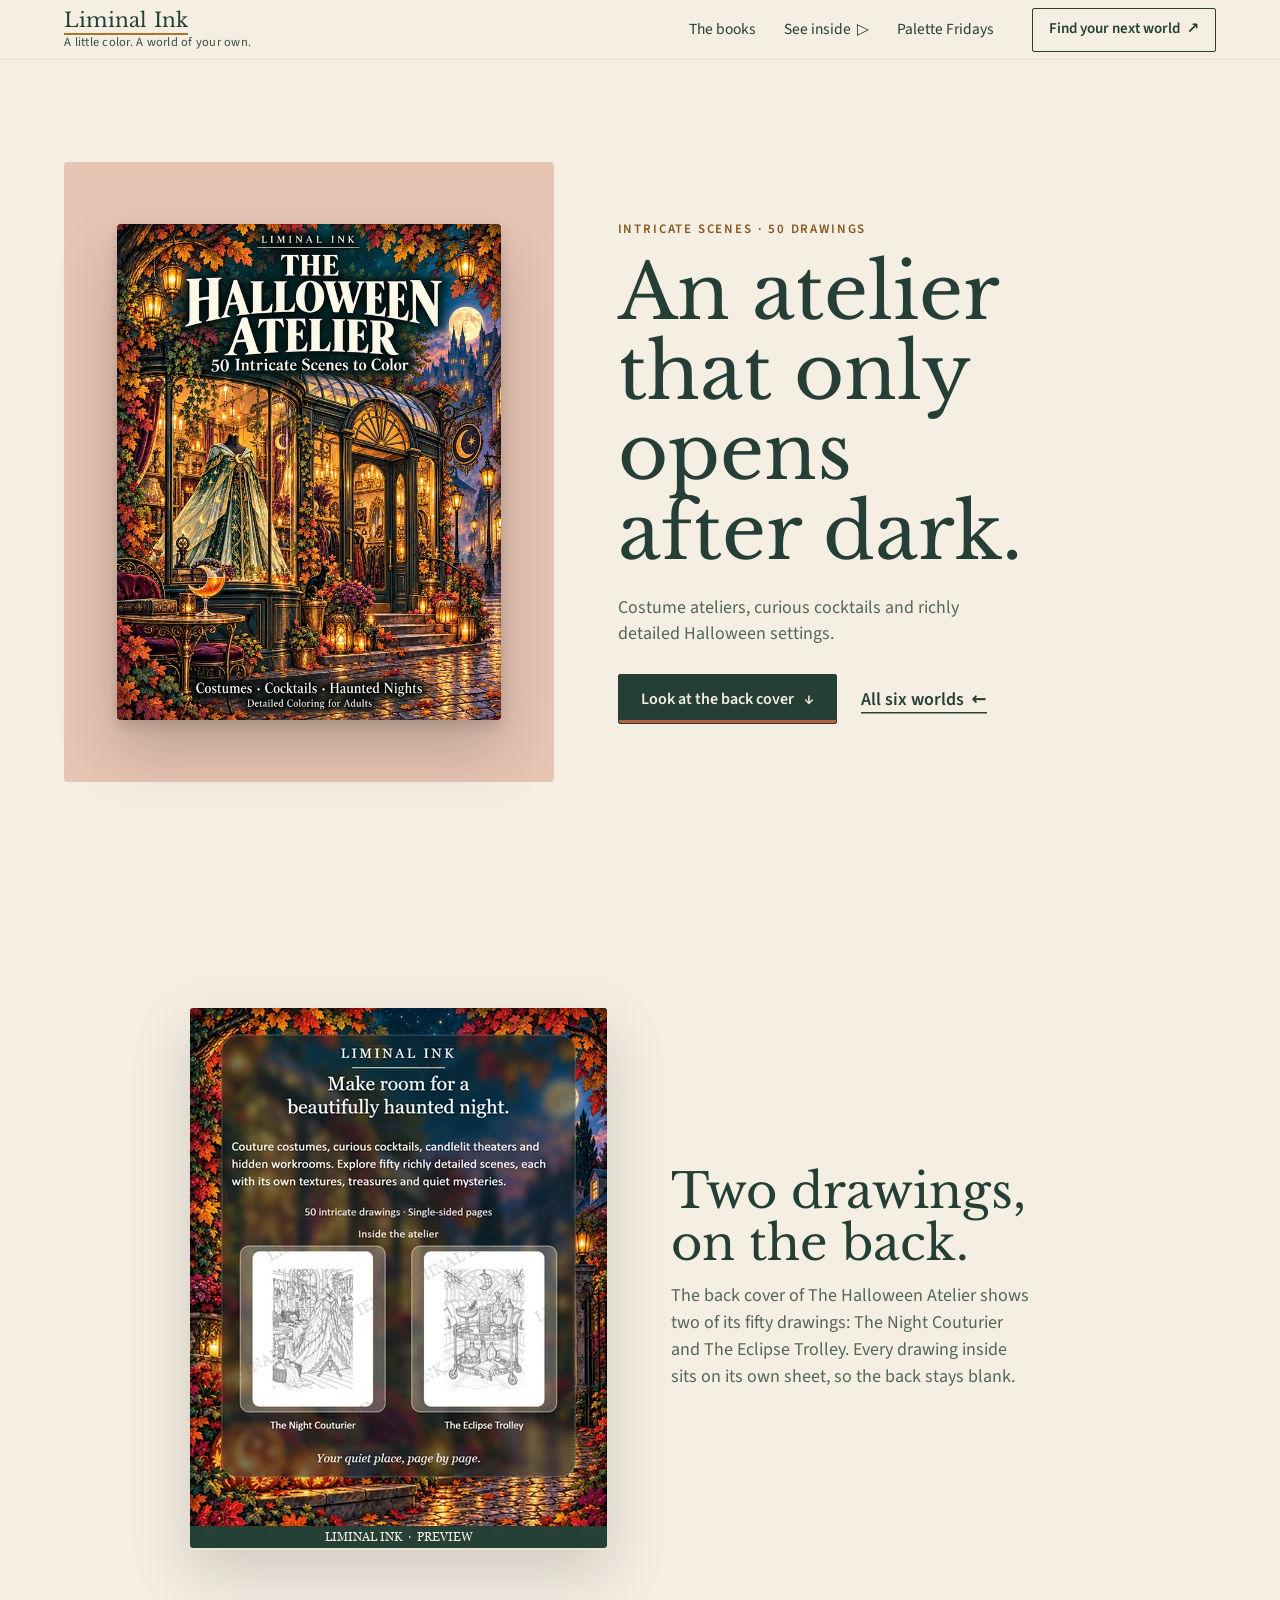
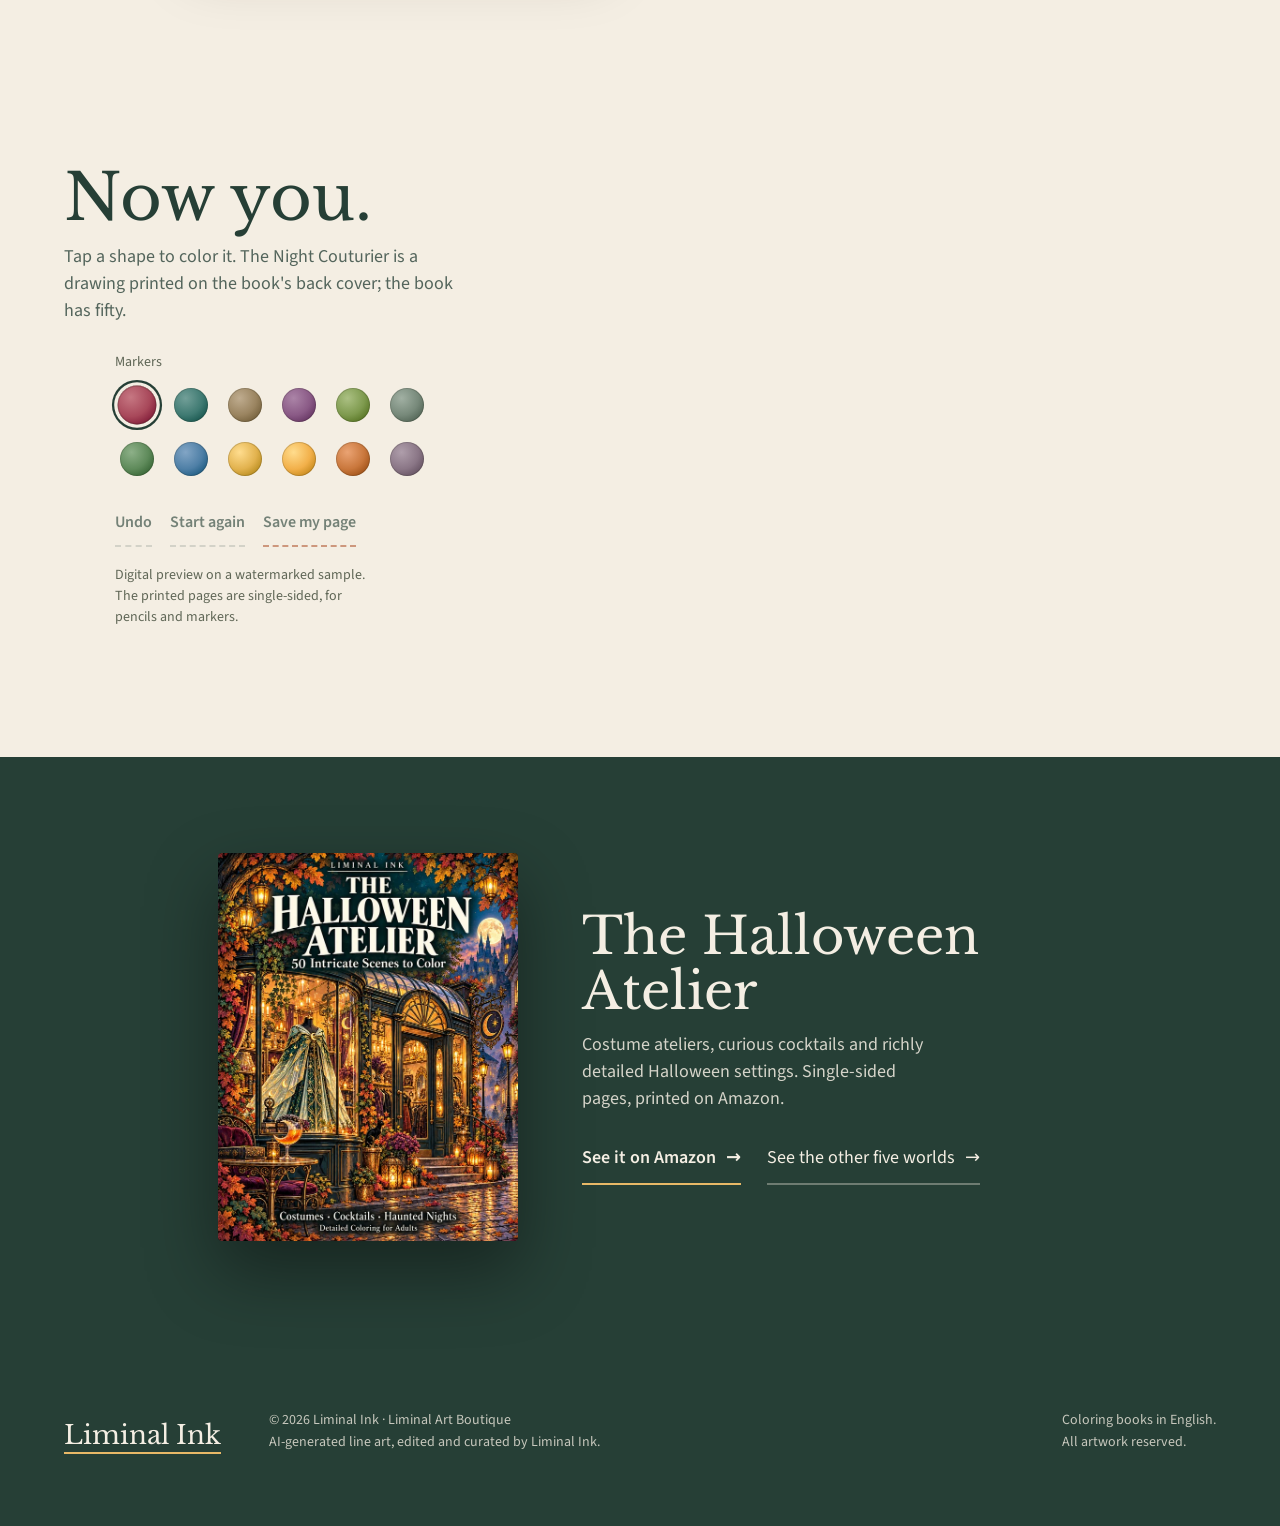
==== halloween/index.html @ 91fceaf3 "Publish Liminal Ink motion site (Motion 2026): collection, book worlds, page-turn, color before you " ====
<!DOCTYPE html><html lang="en" data-world="liminal" data-plate="paper"><head><meta charset="utf-8"><meta name="viewport" content="width=device-width, initial-scale=1, viewport-fit=cover"><title>The Halloween Atelier — Liminal Ink</title><meta name="description" content="Look at the back cover of The Halloween Atelier, then color one of its drawings before you buy. Coloring books by Liminal Ink."><link rel="canonical" href="https://liminalartboutique.com/halloween/"><meta name="theme-color" content="#263f36"><meta property="og:type" content="website"><meta property="og:site_name" content="Liminal Ink"><meta property="og:title" content="The Halloween Atelier — Liminal Ink"><meta property="og:description" content="Look at the back cover of The Halloween Atelier, then color one of its drawings before you buy. Coloring books by Liminal Ink."><meta property="og:url" content="https://liminalartboutique.com/halloween/"><meta property="og:image" content="https://liminalartboutique.com/media/covers/halloween.webp"><meta property="og:image:alt" content="The Halloween Atelier: 50 Intricate Scenes to Color, front cover, by Liminal Ink."><meta property="og:locale" content="en_US"><meta name="twitter:card" content="summary"><meta name="twitter:title" content="The Halloween Atelier — Liminal Ink"><meta name="twitter:description" content="Look at the back cover of The Halloween Atelier, then color one of its drawings before you buy. Coloring books by Liminal Ink."><meta name="twitter:image" content="https://liminalartboutique.com/media/covers/halloween.webp"><link rel="icon" href="/icon-32.png" sizes="32x32" type="image/png"><link rel="icon" href="/favicon.svg" type="image/svg+xml"><link rel="apple-touch-icon" href="/icon-apple-180.png"><link rel="preload" href="/fonts/baskerville-400.woff2" as="font" type="font/woff2" crossorigin><script>
      (function () { var d = document.documentElement, q = location.search; d.classList.add('js');
        if (/[?&]freeze(=|&|$)/.test(q)) d.classList.add('freeze'); if (/[?&]floor(=|&|$)/.test(q)) d.classList.add('floor'); })();
    </script><script type="application/ld+json">{"@context":"https://schema.org","@type":"Book","name":"The Halloween Atelier: 50 Intricate Scenes to Color","author":{"@type":"Organization","name":"Liminal Ink"},"inLanguage":"en","bookFormat":"https://schema.org/Paperback","url":"https://www.amazon.com/dp/B0HMSD95YQ","description":"Costume ateliers, curious cocktails and richly detailed Halloween settings."}</script><link rel="stylesheet" href="/assets/Base.P9Qijh1B.css"><link rel="stylesheet" href="/assets/Colour.BIU9yQOs.css"><link rel="stylesheet" href="/assets/World.DPasyiOX.css"></head><body><a class="skip" href="#main">Skip to content</a><header class="top" data-top><a class="mark" href="/" aria-label="Liminal Ink, home"><strong>Liminal Ink</strong><small>A little color. A world of your own.</small></a><button class="menu-btn" type="button" popovertarget="site-menu"><span>Menu</span><i aria-hidden="true"></i></button><div class="menu" id="site-menu" popover><nav aria-label="Main"><a href="/#books">The books</a><a href="/#watch">See inside <span aria-hidden="true">▷</span></a><a href="/friday.html">Palette Fridays</a></nav><a class="shop-link" href="/#books">Find your next world <span aria-hidden="true">↗</span></a></div></header><script type="module">var e=document.getElementById(`site-menu`);e?.addEventListener(`click`,t=>{t.target.closest(`a`)&&e.matches(`:popover-open`)&&e.hidePopover()});</script><main id="main" tabindex="-1"><section class="world-hero" aria-labelledby="hero-title" style="--tile:#e7c4b4" data-astro-cid-qyh74o5g><div class="world-cover" data-astro-cid-qyh74o5g><img src="/media/covers/halloween.webp" width="640" height="827" alt="The Halloween Atelier cover" fetchpriority="high" decoding="async" style="view-transition-name: cover-halloween" data-astro-cid-qyh74o5g></div><div class="world-copy" data-astro-cid-qyh74o5g><p class="eyebrow" data-astro-cid-qyh74o5g>Intricate scenes · 50 drawings</p><h1 id="hero-title" data-astro-cid-qyh74o5g><span class="ln" data-astro-cid-qyh74o5g><span data-astro-cid-qyh74o5g>An atelier that only</span></span><span class="ln" data-astro-cid-qyh74o5g><span data-astro-cid-qyh74o5g>opens after dark.</span></span></h1><p class="intro" data-astro-cid-qyh74o5g>Costume ateliers, curious cocktails and richly detailed Halloween settings.</p><div class="world-actions" data-astro-cid-qyh74o5g><a class="button solid" href="#back" data-astro-cid-qyh74o5g>Look at the back cover <span aria-hidden="true" data-astro-cid-qyh74o5g>↓</span></a><a class="textlink" href="/#books" data-astro-cid-qyh74o5g>All six worlds <span aria-hidden="true" data-astro-cid-qyh74o5g>←</span></a></div></div></section><section class="back" id="back" aria-labelledby="back-title" data-astro-cid-qyh74o5g><figure class="back-sheet" data-astro-cid-qyh74o5g><img src="/media/halloween/back-cover.webp" width="417" height="540" loading="lazy" decoding="async" alt="The back cover of The Halloween Atelier, with two of its drawings, The Night Couturier and The Eclipse Trolley, and a Liminal Ink preview watermark." data-astro-cid-qyh74o5g></figure><div class="back-copy" data-astro-cid-qyh74o5g><h2 id="back-title" data-astro-cid-qyh74o5g>Two drawings, on the back.</h2><p data-astro-cid-qyh74o5g>The back cover of The Halloween Atelier shows two of its fifty drawings: The Night Couturier and The Eclipse Trolley. Every drawing inside sits on its own sheet, so the back stays blank.</p></div></section><section class="colour" id="colour" data-scene="colour" aria-labelledby="colour-title" data-slug="halloween" data-page="007" data-save1="My Night" data-save2="Couturier." data-book="The Halloween Atelier" data-astro-cid-2ys2oopt><div class="copy" data-astro-cid-2ys2oopt><h2 id="colour-title" data-astro-cid-2ys2oopt>Now you.</h2><p data-astro-cid-2ys2oopt>Tap a shape to color it. The Night Couturier is a drawing printed on the book&#39;s back cover; the book has fifty.</p></div><div class="bench" data-astro-cid-2ys2oopt><div class="sheet" style="--ar:417 / 540" data-astro-cid-2ys2oopt><canvas width="417" height="540" aria-label="The Night Couturier. Use the arrow keys to move between shapes and Enter to color one." tabindex="0" role="img" data-astro-cid-2ys2oopt></canvas><img class="still" src="/media/halloween/art-007.webp" width="417" height="540" alt="The Night Couturier, line art with a Liminal Ink preview watermark." data-astro-cid-2ys2oopt><span class="focus-ring" aria-hidden="true" data-astro-cid-2ys2oopt></span></div><div class="tools" data-astro-cid-2ys2oopt><fieldset class="swatches" data-astro-cid-2ys2oopt><legend data-astro-cid-2ys2oopt>Markers</legend><label class="sw" data-key="m0" style="--l:#C67782;--m:#A8485A;--d:#680023" data-astro-cid-2ys2oopt><input type="radio" name="swatch" value="m0" checked data-astro-cid-2ys2oopt><span class="dot" aria-hidden="true" data-astro-cid-2ys2oopt></span><span class="sr" data-astro-cid-2ys2oopt>berry</span></label><label class="sw" data-key="m1" style="--l:#729F98;--m:#3F7A72;--d:#004039" data-astro-cid-2ys2oopt><input type="radio" name="swatch" value="m1" data-astro-cid-2ys2oopt><span class="dot" aria-hidden="true" data-astro-cid-2ys2oopt></span><span class="sr" data-astro-cid-2ys2oopt>teal</span></label><label class="sw" data-key="m2" style="--l:#BFAC8F;--m:#9A8460;--d:#5C4925" data-astro-cid-2ys2oopt><input type="radio" name="swatch" value="m2" data-astro-cid-2ys2oopt><span class="dot" aria-hidden="true" data-astro-cid-2ys2oopt></span><span class="sr" data-astro-cid-2ys2oopt>walnut</span></label><label class="sw" data-key="m3" style="--l:#AB84A7;--m:#8A5A86;--d:#4F1F4D" data-astro-cid-2ys2oopt><input type="radio" name="swatch" value="m3" data-astro-cid-2ys2oopt><span class="dot" aria-hidden="true" data-astro-cid-2ys2oopt></span><span class="sr" data-astro-cid-2ys2oopt>plum</span></label><label class="sw" data-key="m4" style="--l:#ABC083;--m:#7E9A4E;--d:#3F5D0A" data-astro-cid-2ys2oopt><input type="radio" name="swatch" value="m4" data-astro-cid-2ys2oopt><span class="dot" aria-hidden="true" data-astro-cid-2ys2oopt></span><span class="sr" data-astro-cid-2ys2oopt>olive</span></label><label class="sw" data-key="m5" style="--l:#A1B0A3;--m:#77897A;--d:#3C4E3F" data-astro-cid-2ys2oopt><input type="radio" name="swatch" value="m5" data-astro-cid-2ys2oopt><span class="dot" aria-hidden="true" data-astro-cid-2ys2oopt></span><span class="sr" data-astro-cid-2ys2oopt>smoke</span></label><label class="sw" data-key="m6" style="--l:#8DB088;--m:#5E8A5A;--d:#1F4F1F" data-astro-cid-2ys2oopt><input type="radio" name="swatch" value="m6" data-astro-cid-2ys2oopt><span class="dot" aria-hidden="true" data-astro-cid-2ys2oopt></span><span class="sr" data-astro-cid-2ys2oopt>moss</span></label><label class="sw" data-key="m7" style="--l:#82A5C5;--m:#4E7FA6;--d:#00456B" data-astro-cid-2ys2oopt><input type="radio" name="swatch" value="m7" data-astro-cid-2ys2oopt><span class="dot" aria-hidden="true" data-astro-cid-2ys2oopt></span><span class="sr" data-astro-cid-2ys2oopt>slate blue</span></label><label class="sw" data-key="m8" style="--l:#FFDD8F;--m:#E2B24E;--d:#9C7300" data-astro-cid-2ys2oopt><input type="radio" name="swatch" value="m8" data-astro-cid-2ys2oopt><span class="dot" aria-hidden="true" data-astro-cid-2ys2oopt></span><span class="sr" data-astro-cid-2ys2oopt>gold</span></label><label class="sw" data-key="m9" style="--l:#FFDC8D;--m:#F2B04A;--d:#AB7100" data-astro-cid-2ys2oopt><input type="radio" name="swatch" value="m9" data-astro-cid-2ys2oopt><span class="dot" aria-hidden="true" data-astro-cid-2ys2oopt></span><span class="sr" data-astro-cid-2ys2oopt>honey</span></label><label class="sw" data-key="m10" style="--l:#EAA373;--m:#C9773C;--d:#853A00" data-astro-cid-2ys2oopt><input type="radio" name="swatch" value="m10" data-astro-cid-2ys2oopt><span class="dot" aria-hidden="true" data-astro-cid-2ys2oopt></span><span class="sr" data-astro-cid-2ys2oopt>caramel</span></label><label class="sw" data-key="m11" style="--l:#AF9EAB;--m:#8A7686;--d:#4F3C4C" data-astro-cid-2ys2oopt><input type="radio" name="swatch" value="m11" data-astro-cid-2ys2oopt><span class="dot" aria-hidden="true" data-astro-cid-2ys2oopt></span><span class="sr" data-astro-cid-2ys2oopt>slate</span></label></fieldset><div class="row" data-astro-cid-2ys2oopt><button type="button" data-act="undo" disabled data-astro-cid-2ys2oopt>Undo</button><button type="button" data-act="reset" disabled data-astro-cid-2ys2oopt>Start again</button><button type="button" data-act="save" disabled data-astro-cid-2ys2oopt>Save my page</button></div><p class="note" data-astro-cid-2ys2oopt>Digital preview on a watermarked sample. The printed pages are single-sided, for pencils and markers.</p><p class="live" aria-live="polite" data-astro-cid-2ys2oopt></p></div></div></section><script type="module" src="/assets/Colour.astro_astro_type_script_index_0_lang.CIEZgHPx.js"></script><section class="book" id="book" data-ground="dark" aria-labelledby="book-title" data-astro-cid-qyh74o5g><img src="/media/covers/halloween.webp" width="640" height="827" alt="The Halloween Atelier: 50 Intricate Scenes to Color, by Liminal Ink." loading="lazy" data-astro-cid-qyh74o5g><div data-astro-cid-qyh74o5g><h2 id="book-title" data-astro-cid-qyh74o5g>The Halloween Atelier</h2><p data-astro-cid-qyh74o5g>Costume ateliers, curious cocktails and richly detailed Halloween settings. Single-sided pages, printed on Amazon.</p><a class="action" href="https://www.amazon.com/dp/B0HMSD95YQ" rel="noopener" data-astro-cid-qyh74o5g>See it on Amazon <span aria-hidden="true" data-astro-cid-qyh74o5g>→</span></a><a class="action quiet" href="/#books" data-astro-cid-qyh74o5g>See the other five worlds <span aria-hidden="true" data-astro-cid-qyh74o5g>→</span></a></div></section></main><footer class="foot" data-ground="dark"><div class="foot-in"><span class="foot-brand">Liminal Ink</span><span>© 2026 Liminal Ink · Liminal Art Boutique<br>AI-generated line art, edited and curated by Liminal Ink.</span><span>Coloring books in English.<br>All artwork reserved.</span></div></footer><script type="module">var e=document.documentElement,t=document.querySelector(`[data-top]`),n=new Set,r;function i(){let t=[...n].sort((e,t)=>e.compareDocumentPosition(t)&Node.DOCUMENT_POSITION_FOLLOWING?-1:1),r=t[t.length-1];r?(e.dataset.plate=`dark`,e.style.setProperty(`--ground`,r.dataset.groundColor||getComputedStyle(r).backgroundColor)):e.dataset.plate=`paper`}function a(){r?.disconnect(),n.clear();let e=Math.round(t?.getBoundingClientRect().height||60);r=new IntersectionObserver(e=>{for(let t of e)t.isIntersecting?n.add(t.target):n.delete(t.target);i()},{rootMargin:`-${e}px 0px -${Math.max(0,innerHeight-e-2)}px 0px`,threshold:0}),document.querySelectorAll(`body [data-ground="dark"]`).forEach(e=>r.observe(e))}var o;a(),addEventListener(`resize`,()=>{clearTimeout(o),o=window.setTimeout(a,150)},{passive:!0}),addEventListener(`ground:refresh`,i);</script></body></html>
---- assets/Base.P9Qijh1B.css ----
@font-face{font-family:Libre Baskerville;src:url(/fonts/baskerville-400.woff2)format("woff2");font-weight:400;font-style:normal;font-display:swap}@font-face{font-family:Libre Baskerville;src:url(/fonts/baskerville-400i.woff2)format("woff2");font-weight:400;font-style:italic;font-display:swap}@font-face{font-family:"Source Sans 3";src:url(/fonts/sourcesans-400.woff2)format("woff2");font-weight:400;font-style:normal;font-display:swap}@font-face{font-family:"Source Sans 3";src:url(/fonts/sourcesans-600.woff2)format("woff2");font-weight:600;font-style:normal;font-display:swap}:root{--t-quick:.16s;--t-base:.24s;--t-settle:.42s;--t-scene:.72s;--ease-enter:cubic-bezier(.16, 1, .3, 1);--ease-exit:cubic-bezier(.55, 0, .75, .2);--ease-move:cubic-bezier(.65, 0, .35, 1);--ease-settle:linear(0, .38 11%, .74 23%, .95 36%, 1.025 50%, 1.01 64%, 1);--ease-breath:cubic-bezier(.37, 0, .63, 1);--paper:#f4eee3;--sheet:#f7f3eb;--ink:#263f36;--ink-soft:#263f36c7;--lamp:#a8742f;--terracotta:#b5623f;--muted:#5f6656;--display:"Libre Baskerville", Baskerville, Georgia, serif;--text:"Source Sans 3", system-ui, -apple-system, "Segoe UI", sans-serif;--gutter:clamp(20px, 5vw, 72px)}@media (prefers-reduced-motion:reduce){:root{--t-quick:1ms;--t-base:1ms;--t-settle:1ms;--t-scene:.2s}}.top{z-index:30;height:calc(var(--head) + env(safe-area-inset-top));padding:env(safe-area-inset-top) var(--gutter) 0;color:var(--ink);backdrop-filter:blur(8px);transition:background-color var(--t-settle) var(--ease-move), color var(--t-settle) var(--ease-move), border-color var(--t-settle) var(--ease-move);background:#f4eee3f5;border-bottom:1px solid #263f3614;align-items:center;gap:clamp(16px,3vw,40px);display:flex;position:fixed;inset:0 0 auto}html[data-plate=dark] .top{background:color-mix(in srgb, var(--ground,#263f36) 94%, transparent);color:var(--paper);border-bottom-color:#f4eee31a}.top a{text-decoration:none}.mark{gap:1px;margin-right:auto;padding:6px 0;line-height:1.1;display:grid}.mark strong{font-family:var(--display);letter-spacing:.01em;border-bottom:2px solid var(--lamp);transition:border-color var(--t-settle) var(--ease-move);justify-self:start;padding-bottom:2px;font-size:20px;font-weight:400}.mark small{letter-spacing:.02em;opacity:.9;font-size:12.5px}html[data-plate=dark] .mark strong{border-bottom-color:var(--lamp-light)}.menu nav{gap:clamp(16px,2.2vw,30px);font-size:15.5px;display:flex}.menu nav a,.shop-link{align-items:center;gap:6px;min-height:44px;display:inline-flex;position:relative}.menu nav a:after{content:"";transform-origin:0;height:1px;transition:transform var(--t-base) var(--ease-enter);background:currentColor;position:absolute;bottom:9px;left:0;right:0;transform:scaleX(0)}.menu nav a:hover:after,.menu nav a:focus-visible:after{transform:scaleX(1)}.shop-link{transition:background-color var(--t-quick) var(--ease-move), color var(--t-quick) var(--ease-move), transform var(--t-quick) var(--ease-move);border:1px solid;border-radius:2px;padding:0 16px;font-size:15px;font-weight:600}.shop-link:hover{background:var(--ink);color:var(--paper);border-color:var(--ink)}html[data-plate=dark] .shop-link:hover{background:var(--paper);color:var(--ink);border-color:var(--paper)}.shop-link:active,.menu nav a:active{transform:scale(.97)}.menu-btn{font:600 15px var(--text);color:inherit;cursor:pointer;background:0 0;border:0;align-items:center;gap:10px;min-width:44px;min-height:44px;padding:0 2px;display:none}.menu-btn i{width:18px;height:10px;transition:transform var(--t-base) var(--ease-move);border-top:1.5px solid;border-bottom:1.5px solid;position:relative}.menu-btn:active i{transform:scale(.9)}@media (width>=900px){.menu[popover]{color:inherit;background:0 0;border:0;align-items:center;gap:clamp(18px,3vw,40px);width:auto;height:auto;margin:0;padding:0;display:flex;position:static;inset:auto;overflow:visible}}@media (width<=899.98px){.menu-btn{display:inline-flex}.mark small{font-size:12px}.menu[popover]{inset:calc(var(--head) + env(safe-area-inset-top)) 0 auto 0;width:100%;max-width:none;padding:18px var(--gutter) 30px;background:var(--paper);color:var(--ink);border:0;border-bottom:1px solid #263f361f;margin:0;position:fixed;box-shadow:0 30px 60px #26241a29}.menu[popover]:popover-open{gap:18px;display:grid}.menu nav{font-family:var(--display);flex-direction:column;gap:0;font-size:26px}.menu nav a{border-bottom:1px solid #263f361a;min-height:56px}.menu nav a:after{display:none}.shop-link{justify-self:start;min-height:48px}@media (prefers-reduced-motion:no-preference){.menu[popover]:popover-open nav a{animation:menu-in var(--t-settle) var(--ease-enter) both}.menu[popover]:popover-open nav a:nth-child(2){animation-delay:60ms}.menu[popover]:popover-open nav a:nth-child(3){animation-delay:.12s}.menu[popover]:popover-open .shop-link{animation:menu-in var(--t-settle) var(--ease-enter) .18s both}@keyframes menu-in{0%{opacity:0;transform:translateY(10px)}to{opacity:1;transform:none}}}}@supports not selector(:popover-open){@media (width<=899.98px){.menu-btn{display:none}.menu{box-shadow:none;background:0 0;border:0;padding:0;display:flex;position:static}.menu nav{font:14px var(--text);flex-direction:row;gap:12px}.menu nav a{border:0;min-height:44px}.shop-link,.mark small{display:none}}}.foot{background:var(--ink);color:var(--paper);padding:clamp(40px, 7vw, 72px) var(--gutter) calc(clamp(40px, 7vw, 72px) + env(safe-area-inset-bottom))}.foot-in{max-width:var(--max);grid-template-columns:auto minmax(0,1fr) auto;align-items:end;gap:18px 48px;margin:0 auto;font-size:14px;line-height:1.6;display:grid}.foot-in span:not(.foot-brand){opacity:.78}.foot-brand{font-family:var(--display);border-bottom:2px solid var(--lamp-light);justify-self:start;padding-bottom:4px;font-size:26px;line-height:1}@media (width<=720px){.foot-in{grid-template-columns:minmax(0,1fr);align-items:start}}:root{--head:60px;--max:1280px;--lamp-light:#e8b867;--lamp-text:#86591f;--lamp-on-dark:#f3d39a;--sheet:#f7f3eb;--line:#263f3624}*,:before,:after{box-sizing:border-box}html{background:var(--paper);-webkit-text-size-adjust:100%;text-size-adjust:100%;scroll-padding-top:calc(var(--head) + 12px)}html,body{overflow-x:clip}body{background:var(--paper);color:var(--ink);font-family:var(--text);-webkit-font-smoothing:antialiased;text-rendering:optimizelegibility;margin:0;font-size:18px;line-height:1.5}main{outline:none;display:block}img,video{max-width:100%}a{color:inherit}button{font:inherit;color:inherit}h1,h2,h3{font-family:var(--display);text-wrap:balance;font-weight:400}em{font-style:italic}:focus-visible{outline-offset:3px;outline:2px solid}@media (prefers-reduced-motion:no-preference){html{scroll-behavior:smooth}}.skip{z-index:60;left:var(--gutter);background:var(--ink);color:var(--paper);transition:transform var(--t-base) var(--ease-enter);padding:12px 18px;font-weight:600;text-decoration:none;position:fixed;top:10px;transform:translateY(-160%)}.skip:focus,.skip:focus-visible{transform:none}.sr-only{clip-path:inset(50%);white-space:nowrap;border:0;width:1px;height:1px;margin:-1px;padding:0;overflow:hidden;position:absolute!important}.wrap{width:100%;max-width:calc(var(--max) + 2 * var(--gutter));padding-inline:var(--gutter);margin-inline:auto}.eyebrow{letter-spacing:.14em;text-transform:uppercase;color:var(--lamp-text);margin:0 0 14px;font-size:13px;font-weight:600}:is([data-ground=dark],.on-dark) .eyebrow{color:var(--lamp-on-dark)}.small{color:var(--muted);font-size:14px;line-height:1.55}:is([data-ground=dark],.on-dark) .small{color:#f4eee3db}.section{padding-block:clamp(72px,11vw,140px)}.section-head{grid-template-columns:minmax(0,1.1fr) minmax(0,.9fr);align-items:end;gap:20px clamp(24px,6vw,96px);margin-bottom:clamp(32px,5vw,56px);display:grid}.section-head h2{margin:0;font-size:clamp(36px,5vw,64px);line-height:1.05}.section-head>p{max-width:44ch;color:var(--ink-soft);margin:0}:is([data-ground=dark],.on-dark) .section-head>p{color:#f4eee3db}@media (width<=760px){.section-head{grid-template-columns:minmax(0,1fr)}}h2 em,h1 em{color:#8a5248}:is([data-ground=dark],.on-dark) h2 em{color:var(--lamp-light)}.button{min-height:50px;font:600 16px/1.2 var(--text);color:var(--ink);cursor:pointer;transition:background-color var(--t-quick) var(--ease-move), color var(--t-quick) var(--ease-move), border-color var(--t-quick) var(--ease-move), transform var(--t-quick) var(--ease-move), box-shadow var(--t-base) var(--ease-move);background:0 0;border:1.5px solid;border-radius:2px;justify-content:center;align-items:center;gap:10px;padding:0 22px;text-decoration:none;display:inline-flex}.button.solid{background:var(--ink);color:var(--paper);border-color:var(--ink);box-shadow:inset 0 -3px 0 var(--terracotta)}.button:hover{box-shadow:0 10px 24px #26241a29}.button.solid:hover{box-shadow:inset 0 -3px 0 var(--lamp-light), 0 10px 24px #26241a2e}.button:active{transform:scale(.97)}:is([data-ground=dark],.on-dark) .button{color:var(--paper)}:is([data-ground=dark],.on-dark) .button.solid{background:var(--paper);color:var(--ink);border-color:var(--paper);box-shadow:inset 0 -3px 0 var(--lamp-light)}.textlink{min-height:44px;transition:background-size var(--t-base) var(--ease-enter);background:linear-gradient(currentColor,currentColor) 0 calc(100% - 8px)/100% 1.5px no-repeat;align-items:center;gap:8px;font-weight:600;text-decoration:none;display:inline-flex}.textlink:hover{background-size:40% 1.5px}.textlink:active{transform:scale(.98)}html:not(.js) [data-needs-js]{display:none!important}html.freeze *,html.freeze :before,html.freeze :after{animation-play-state:paused!important}@media (prefers-reduced-motion:no-preference){@view-transition{navigation:auto}::view-transition-old(root),::view-transition-new(root){animation-duration:.24s}::view-transition-group(*){animation-duration:.52s;animation-timing-function:cubic-bezier(.16,1,.3,1)}}.top{view-transition-name:top}
---- assets/Colour.BIU9yQOs.css ----
.pages[data-astro-cid-u67zgwz6]{background:var(--paper);color:var(--ink);position:relative}.stage[data-astro-cid-u67zgwz6]{height:calc(100svh - var(--head,60px));place-items:center;display:grid;position:relative;overflow:hidden}canvas[data-astro-cid-u67zgwz6]{width:var(--cw,100%);height:var(--ch,100%);opacity:0;display:block;position:relative}.poster[data-astro-cid-u67zgwz6]{width:auto;height:min(540px,70svh);position:relative;box-shadow:0 18px 50px #26241a2e}.lamp[data-astro-cid-u67zgwz6]{pointer-events:none;background:radial-gradient(46% 40% at 58% 36%,#ffd6a038 0%,#ffd6a000 70%);display:none;position:absolute;inset:-10%}.copy[data-astro-cid-u67zgwz6]{padding:0 var(--gutter) 64px;max-width:46ch}.copy[data-astro-cid-u67zgwz6] h2[data-astro-cid-u67zgwz6]{font-family:var(--display);margin:0 0 10px;font-size:clamp(30px,4vw,48px);font-weight:400}.copy[data-astro-cid-u67zgwz6] p[data-astro-cid-u67zgwz6]{color:var(--ink-soft);font-family:var(--text);margin:0;font-size:18px;line-height:1.5}.pages[data-astro-cid-u67zgwz6][data-mode=stage]{height:var(--track,620svh)}.pages[data-astro-cid-u67zgwz6][data-mode=stage] .stage[data-astro-cid-u67zgwz6]{top:var(--head,60px);position:sticky}.pages[data-astro-cid-u67zgwz6][data-mode=stage] .poster[data-astro-cid-u67zgwz6]{display:none}.pages[data-astro-cid-u67zgwz6][data-mode=stage] .lamp[data-astro-cid-u67zgwz6]{display:block}.pages[data-astro-cid-u67zgwz6][data-mode=stage] .copy[data-astro-cid-u67zgwz6]{clip-path:inset(50%);width:1px;height:1px;position:absolute;overflow:hidden}@media (prefers-reduced-motion:no-preference){.pages[data-astro-cid-u67zgwz6][data-mode=stage] .lamp[data-astro-cid-u67zgwz6]{animation:lamp 5.2s var(--ease-breath) infinite alternate}@keyframes lamp{0%{opacity:.35;transform:translate(-1.5%)scale(.98)}to{opacity:1;transform:translate(1.5%,.8%)scale(1.02)}}}.colour[data-astro-cid-2ys2oopt]{background:var(--paper);color:var(--ink);padding:clamp(64px, 12svh, 140px) var(--gutter) clamp(64px, 10svh, 120px)}.copy[data-astro-cid-2ys2oopt]{max-width:46ch;margin-bottom:28px}.copy[data-astro-cid-2ys2oopt] h2[data-astro-cid-2ys2oopt]{font-family:var(--display);margin:0 0 12px;font-size:clamp(36px,5vw,64px);font-weight:400;line-height:1.05}.copy[data-astro-cid-2ys2oopt] p[data-astro-cid-2ys2oopt]{color:var(--ink-soft);margin:0;font-size:18px;line-height:1.5}.bench[data-astro-cid-2ys2oopt]{grid-template-columns:auto minmax(0,360px);justify-content:start;align-items:start;gap:clamp(24px,4vw,56px);display:grid}.sheet[data-astro-cid-2ys2oopt]{width:min(417px,100%);aspect-ratio:var(--ar,417 / 540);background:#fff;border-radius:2px;position:relative;box-shadow:0 2px #ece5d7,0 24px 60px #26241a29}.sheet[data-astro-cid-2ys2oopt] canvas[data-astro-cid-2ys2oopt],.sheet[data-astro-cid-2ys2oopt] .still[data-astro-cid-2ys2oopt]{width:100%;height:100%;display:block;position:absolute;inset:0}.sheet[data-astro-cid-2ys2oopt] canvas[data-astro-cid-2ys2oopt]{opacity:0;touch-action:manipulation;cursor:crosshair}.sheet[data-astro-cid-2ys2oopt] canvas[data-astro-cid-2ys2oopt]:focus-visible{outline:2px solid var(--ink);outline-offset:6px}.focus-ring[data-astro-cid-2ys2oopt]{border:2px solid var(--ink);opacity:0;pointer-events:none;width:22px;height:22px;transition:opacity var(--t-quick) ease;border-radius:50%;margin:-11px 0 0 -11px;position:absolute;box-shadow:0 0 0 2px #fff}.colour[data-astro-cid-2ys2oopt].live-on .sheet[data-astro-cid-2ys2oopt] canvas[data-astro-cid-2ys2oopt]{opacity:1}.colour[data-astro-cid-2ys2oopt].live-on .sheet[data-astro-cid-2ys2oopt] .still[data-astro-cid-2ys2oopt]{visibility:hidden}.tools[data-astro-cid-2ys2oopt]{gap:18px;display:grid}.swatches[data-astro-cid-2ys2oopt]{border:0;grid-template-columns:repeat(6,44px);gap:10px;margin:0;padding:0;display:grid}.swatches[data-astro-cid-2ys2oopt] legend[data-astro-cid-2ys2oopt]{color:var(--muted);margin-bottom:10px;padding:0;font-size:14px}.sw[data-astro-cid-2ys2oopt]{cursor:pointer;place-items:center;width:44px;height:44px;display:grid;position:relative}.sw[data-astro-cid-2ys2oopt] input[data-astro-cid-2ys2oopt]{opacity:0;cursor:pointer;margin:0;position:absolute;inset:0}.sw[data-astro-cid-2ys2oopt] .dot[data-astro-cid-2ys2oopt]{background:radial-gradient(circle at 34% 30%, var(--l) 0%, var(--m) 52%, var(--d) 100%);width:34px;height:34px;transition:transform var(--t-base) var(--ease-settle), box-shadow var(--t-base) ease;border-radius:50%;box-shadow:inset 0 0 0 1px #26241a2e}.sw[data-astro-cid-2ys2oopt] input[data-astro-cid-2ys2oopt]:checked+.dot[data-astro-cid-2ys2oopt]{box-shadow:inset 0 0 0 1px #26241a2e, 0 0 0 3px var(--paper), 0 0 0 5px var(--ink);transform:scale(1.14)}.sw[data-astro-cid-2ys2oopt] input[data-astro-cid-2ys2oopt]:focus-visible+.dot[data-astro-cid-2ys2oopt]{outline:2px solid var(--ink);outline-offset:5px}.sr[data-astro-cid-2ys2oopt]{clip-path:inset(50%);width:1px;height:1px;position:absolute;overflow:hidden}.row[data-astro-cid-2ys2oopt]{flex-wrap:wrap;gap:10px 18px;display:flex}.row[data-astro-cid-2ys2oopt] button[data-astro-cid-2ys2oopt]{font:600 16px var(--text);color:var(--ink);cursor:pointer;background:0 0;border:0;border-bottom:2px solid #263f3640;min-height:44px;padding:12px 0}.row[data-astro-cid-2ys2oopt] button[data-astro-cid-2ys2oopt][data-act=save]{border-bottom-color:var(--terracotta)}.row[data-astro-cid-2ys2oopt] button[data-astro-cid-2ys2oopt]:disabled{opacity:.62;cursor:default;border-bottom-style:dashed}.row[data-astro-cid-2ys2oopt] button[data-astro-cid-2ys2oopt]:focus-visible{outline:2px solid var(--ink);outline-offset:4px}.note[data-astro-cid-2ys2oopt]{color:var(--muted);max-width:38ch;margin:0;font-size:14px}.live[data-astro-cid-2ys2oopt]{min-height:1.4em;color:var(--ink-soft);margin:0;font-size:15px}@media (prefers-reduced-motion:no-preference){.sheet[data-astro-cid-2ys2oopt]{animation:sheet 5.6s var(--ease-breath) infinite alternate;transform-origin:50% 100%}@keyframes sheet{0%{rotate:-.35deg}to{translate:0 -2px;rotate:.35deg}}.sw[data-astro-cid-2ys2oopt] input[data-astro-cid-2ys2oopt]:checked+.dot[data-astro-cid-2ys2oopt]{animation:chosen 2.8s var(--ease-breath) infinite alternate}@keyframes chosen{0%{scale:1}to{scale:1.06}}}@media (width<=760px){.bench[data-astro-cid-2ys2oopt]{grid-template-columns:minmax(0,1fr)}.sheet[data-astro-cid-2ys2oopt]{margin-inline:auto}}
---- assets/World.DPasyiOX.css ----
.world-hero[data-astro-cid-qyh74o5g]{min-height:calc(100svh - var(--head));margin-top:var(--head);padding:32px var(--gutter) 48px;max-width:calc(var(--max) + 2 * var(--gutter));grid-template-columns:minmax(0,.9fr) minmax(0,1.1fr);align-items:center;gap:clamp(24px,5vw,80px);margin-inline:auto;display:grid}.world-cover[data-astro-cid-qyh74o5g]{background:var(--tile);border-radius:4px;justify-content:center;align-items:center;height:min(70svh,620px);display:flex}.world-cover[data-astro-cid-qyh74o5g] img[data-astro-cid-qyh74o5g]{transform-origin:50% 110%;border-radius:4px;width:auto;height:80%;box-shadow:0 30px 60px #26241a38,0 6px 14px #26241a29}.world-copy[data-astro-cid-qyh74o5g] h1[data-astro-cid-qyh74o5g]{text-wrap:balance;margin:0 0 22px;font-size:clamp(40px,6vw,84px);line-height:1.04}.ln[data-astro-cid-qyh74o5g]{margin-bottom:-.1em;padding-bottom:.1em;display:block;overflow:visible clip}.ln[data-astro-cid-qyh74o5g]>span[data-astro-cid-qyh74o5g]{padding-right:.08em;display:inline-block}.intro[data-astro-cid-qyh74o5g]{max-width:40ch;color:var(--ink-soft);margin:0 0 26px;font-size:clamp(17px,1.4vw,20px)}.world-actions[data-astro-cid-qyh74o5g]{flex-wrap:wrap;align-items:center;gap:10px 24px;display:flex}@media (prefers-reduced-motion:no-preference){.world-cover[data-astro-cid-qyh74o5g] img[data-astro-cid-qyh74o5g]{animation:arrive var(--t-scene) var(--ease-settle) both, sway 6s var(--ease-breath) .9s infinite alternate}.ln[data-astro-cid-qyh74o5g]>span[data-astro-cid-qyh74o5g]{animation:line-in var(--t-scene) var(--ease-enter) both}.ln[data-astro-cid-qyh74o5g]:first-child>span[data-astro-cid-qyh74o5g]{animation-delay:.12s}.ln[data-astro-cid-qyh74o5g]:nth-child(2)>span[data-astro-cid-qyh74o5g]{animation-delay:.2s}.world-copy[data-astro-cid-qyh74o5g] .eyebrow[data-astro-cid-qyh74o5g],.intro[data-astro-cid-qyh74o5g],.world-actions[data-astro-cid-qyh74o5g]{animation:rise var(--t-scene) var(--ease-enter) both}.intro[data-astro-cid-qyh74o5g]{animation-delay:.38s}.world-actions[data-astro-cid-qyh74o5g]{animation-delay:.46s}@keyframes arrive{0%{opacity:0;transform:translateY(26px)scale(.97)}to{opacity:1;transform:none}}@keyframes sway{0%{transform:rotate(-.6deg)}to{transform:rotate(.6deg)}}@keyframes line-in{0%{transform:translateY(105%)}to{transform:none}}@keyframes rise{0%{opacity:0;transform:translateY(14px)}to{opacity:1;transform:none}}}@media (aspect-ratio<=9/10){.world-hero[data-astro-cid-qyh74o5g]{grid-template-columns:minmax(0,1fr);align-content:start;gap:22px;padding-top:12px}.world-cover[data-astro-cid-qyh74o5g]{height:44svh;min-height:260px}}.back[data-astro-cid-qyh74o5g]{padding:clamp(64px, 12svh, 140px) var(--gutter);background:var(--paper);grid-template-columns:auto minmax(0,420px);justify-content:center;align-items:center;gap:clamp(28px,5vw,72px);display:grid}.back-sheet[data-astro-cid-qyh74o5g]{aspect-ratio:417/540;width:min(417px,100%);margin:0}.back-sheet[data-astro-cid-qyh74o5g] img[data-astro-cid-qyh74o5g]{transform-origin:50% 100%;border-radius:3px;width:100%;height:auto;display:block;box-shadow:0 2px #ece5d7,0 24px 60px #26241a2e}.back-copy[data-astro-cid-qyh74o5g] h2[data-astro-cid-qyh74o5g]{margin:0 0 12px;font-size:clamp(30px,4vw,48px);font-weight:400;line-height:1.08}.back-copy[data-astro-cid-qyh74o5g] p[data-astro-cid-qyh74o5g]{color:var(--ink-soft);max-width:40ch;margin:0}@media (prefers-reduced-motion:no-preference){.back-sheet[data-astro-cid-qyh74o5g] img[data-astro-cid-qyh74o5g]{animation:rest 6.4s var(--ease-breath) infinite alternate}}@media (width<=760px){.back[data-astro-cid-qyh74o5g]{grid-template-columns:minmax(0,1fr)}.back-sheet[data-astro-cid-qyh74o5g]{margin-inline:auto}}.book[data-astro-cid-qyh74o5g]{padding:96px var(--gutter);background:var(--ink);color:var(--paper);grid-template-columns:minmax(0,300px) minmax(0,480px);justify-content:center;align-items:center;gap:clamp(24px,5vw,72px);display:grid}.book[data-astro-cid-qyh74o5g] img[data-astro-cid-qyh74o5g]{border-radius:4px;width:100%;height:auto;box-shadow:0 30px 70px #0006}.book[data-astro-cid-qyh74o5g] h2[data-astro-cid-qyh74o5g]{margin:0 0 12px;font-size:clamp(32px,4vw,52px);font-weight:400;line-height:1.08}.book[data-astro-cid-qyh74o5g] p[data-astro-cid-qyh74o5g]{opacity:.85;max-width:40ch;margin:0 0 20px}.action[data-astro-cid-qyh74o5g]{min-height:48px;transition:transform var(--t-quick) var(--ease-move);border-bottom:2px solid #e8b867;align-items:center;gap:10px;margin-right:26px;padding:12px 0;font-weight:600;text-decoration:none;display:inline-flex}.action[data-astro-cid-qyh74o5g].quiet{border-bottom-color:#f4eee359;font-weight:400}.action[data-astro-cid-qyh74o5g]:active{transform:scale(.97)}@media (prefers-reduced-motion:no-preference){.book[data-astro-cid-qyh74o5g] img[data-astro-cid-qyh74o5g]{animation:rest 6.4s var(--ease-breath) infinite alternate}@keyframes rest{0%{translate:0;rotate:-.5deg}to{translate:0 -5px;rotate:.5deg}}}@media (width<=760px){.book[data-astro-cid-qyh74o5g]{grid-template-columns:minmax(0,1fr)}.book[data-astro-cid-qyh74o5g] img[data-astro-cid-qyh74o5g]{width:60vw}}
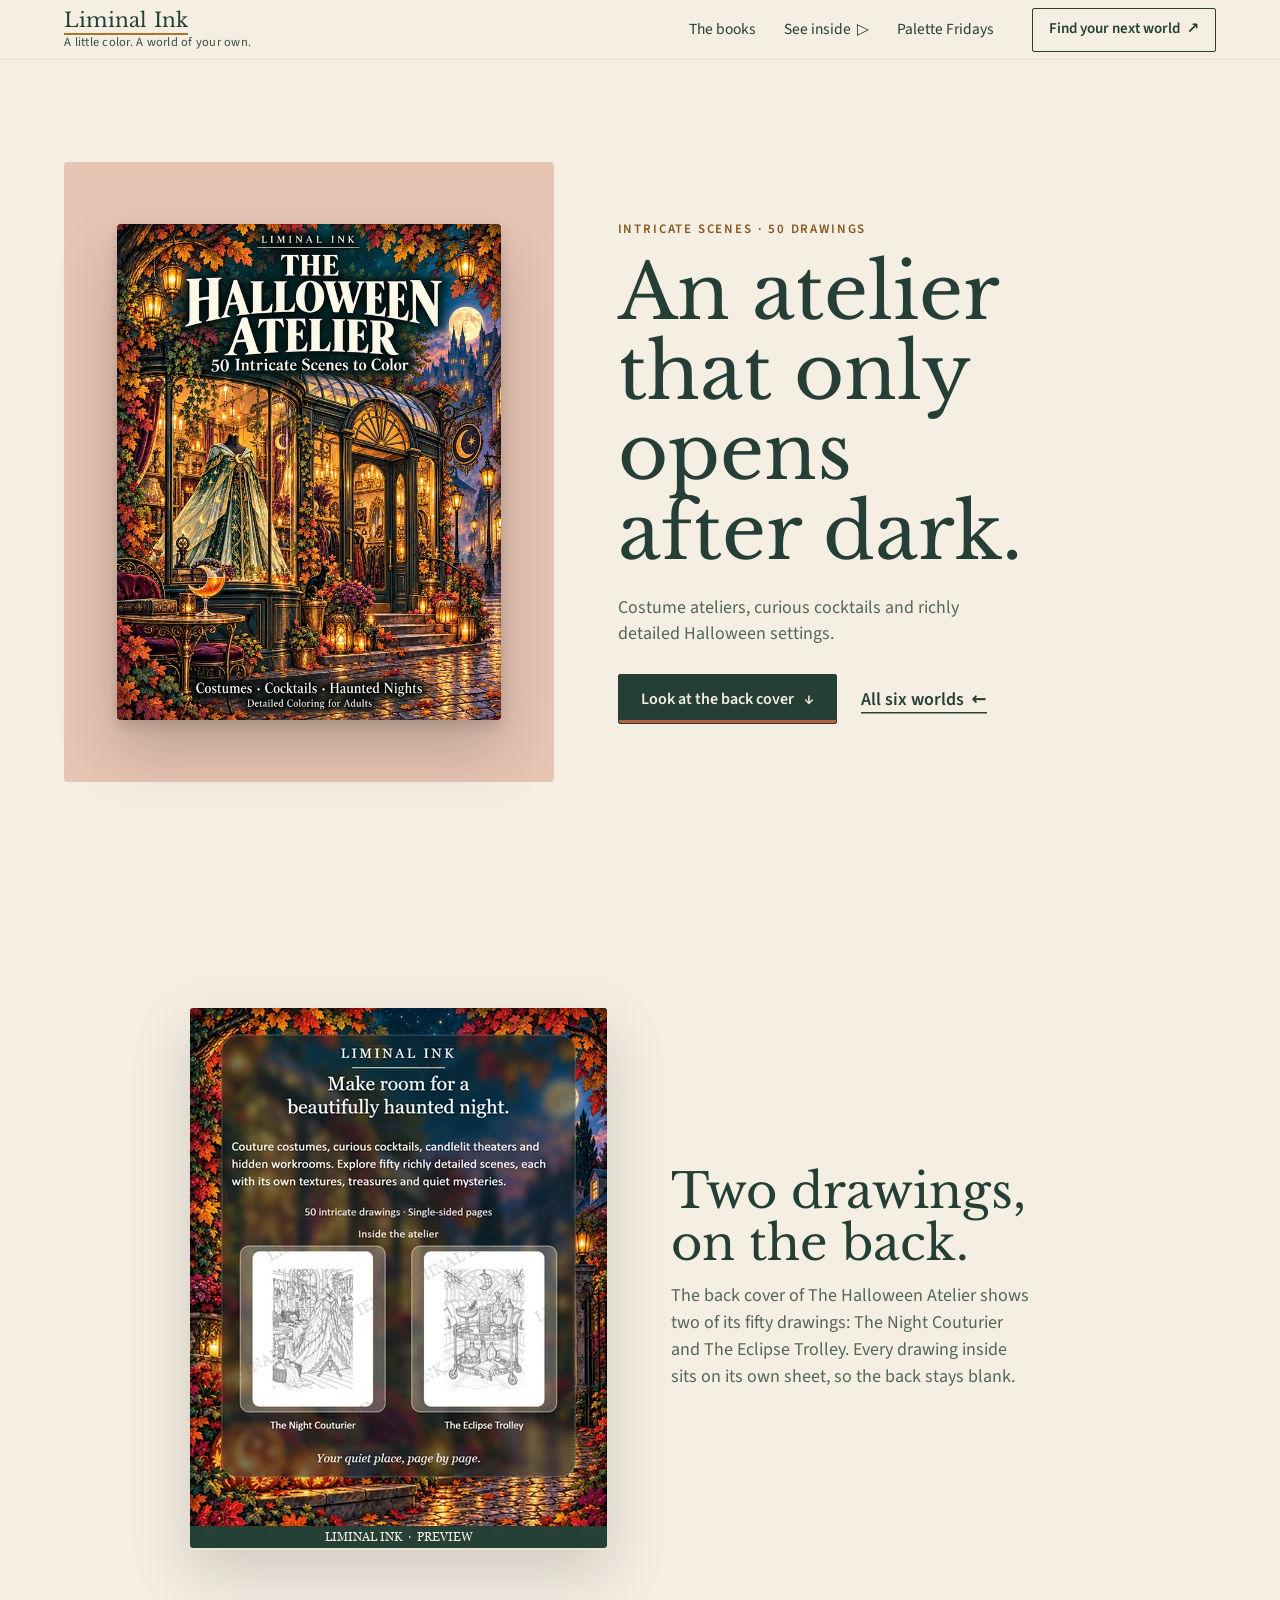
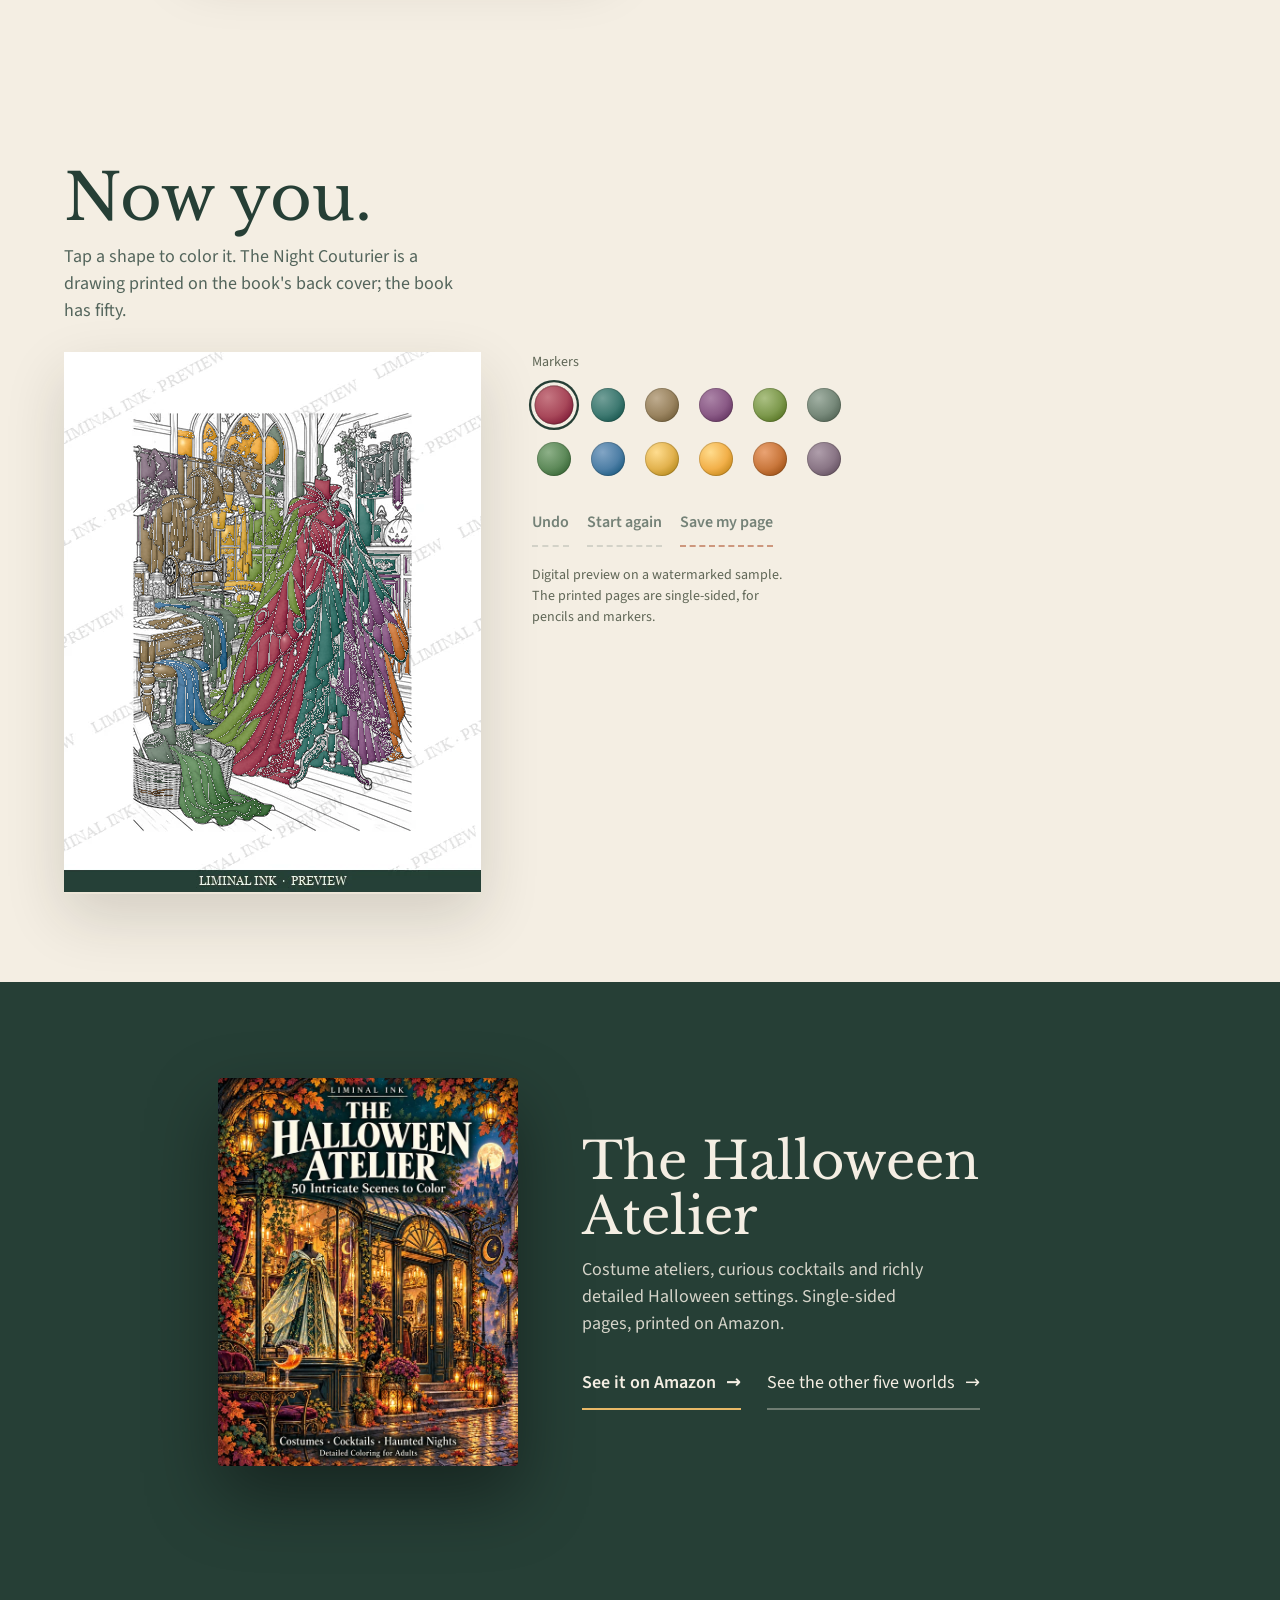
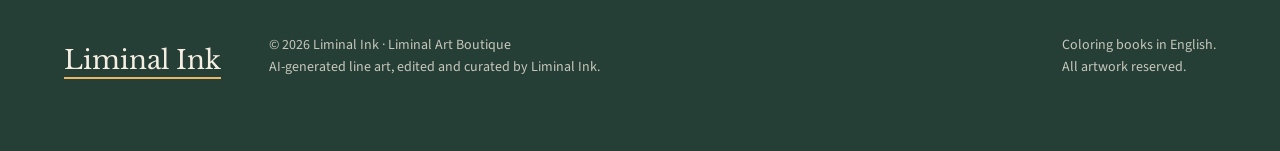
==== commit 6849860b: "Publish Liminal Ink motion site (Motion 2026): collection, book worlds, page-turn, color before you " ====
--- a/halloween/index.html
+++ b/halloween/index.html
@@ -1,4 +1,4 @@
-<!DOCTYPE html><html lang="en" data-world="liminal" data-plate="paper"><head><meta charset="utf-8"><meta name="viewport" content="width=device-width, initial-scale=1, viewport-fit=cover"><title>The Halloween Atelier — Liminal Ink</title><meta name="description" content="Look at the back cover of The Halloween Atelier, then color one of its drawings before you buy. Coloring books by Liminal Ink."><link rel="canonical" href="https://liminalartboutique.com/halloween/"><meta name="theme-color" content="#263f36"><meta property="og:type" content="website"><meta property="og:site_name" content="Liminal Ink"><meta property="og:title" content="The Halloween Atelier — Liminal Ink"><meta property="og:description" content="Look at the back cover of The Halloween Atelier, then color one of its drawings before you buy. Coloring books by Liminal Ink."><meta property="og:url" content="https://liminalartboutique.com/halloween/"><meta property="og:image" content="https://liminalartboutique.com/media/covers/halloween.webp"><meta property="og:image:alt" content="The Halloween Atelier: 50 Intricate Scenes to Color, front cover, by Liminal Ink."><meta property="og:locale" content="en_US"><meta name="twitter:card" content="summary"><meta name="twitter:title" content="The Halloween Atelier — Liminal Ink"><meta name="twitter:description" content="Look at the back cover of The Halloween Atelier, then color one of its drawings before you buy. Coloring books by Liminal Ink."><meta name="twitter:image" content="https://liminalartboutique.com/media/covers/halloween.webp"><link rel="icon" href="/icon-32.png" sizes="32x32" type="image/png"><link rel="icon" href="/favicon.svg" type="image/svg+xml"><link rel="apple-touch-icon" href="/icon-apple-180.png"><link rel="preload" href="/fonts/baskerville-400.woff2" as="font" type="font/woff2" crossorigin><script>
-      (function () { var d = document.documentElement, q = location.search; d.classList.add('js');
-        if (/[?&]freeze(=|&|$)/.test(q)) d.classList.add('freeze'); if (/[?&]floor(=|&|$)/.test(q)) d.classList.add('floor'); })();
-    </script><script type="application/ld+json">{"@context":"https://schema.org","@type":"Book","name":"The Halloween Atelier: 50 Intricate Scenes to Color","author":{"@type":"Organization","name":"Liminal Ink"},"inLanguage":"en","bookFormat":"https://schema.org/Paperback","url":"https://www.amazon.com/dp/B0HMSD95YQ","description":"Costume ateliers, curious cocktails and richly detailed Halloween settings."}</script><link rel="stylesheet" href="/assets/Base.P9Qijh1B.css"><link rel="stylesheet" href="/assets/Colour.BIU9yQOs.css"><link rel="stylesheet" href="/assets/World.DPasyiOX.css"></head><body><a class="skip" href="#main">Skip to content</a><header class="top" data-top><a class="mark" href="/" aria-label="Liminal Ink, home"><strong>Liminal Ink</strong><small>A little color. A world of your own.</small></a><button class="menu-btn" type="button" popovertarget="site-menu"><span>Menu</span><i aria-hidden="true"></i></button><div class="menu" id="site-menu" popover><nav aria-label="Main"><a href="/#books">The books</a><a href="/#watch">See inside <span aria-hidden="true">▷</span></a><a href="/friday.html">Palette Fridays</a></nav><a class="shop-link" href="/#books">Find your next world <span aria-hidden="true">↗</span></a></div></header><script type="module">var e=document.getElementById(`site-menu`);e?.addEventListener(`click`,t=>{t.target.closest(`a`)&&e.matches(`:popover-open`)&&e.hidePopover()});</script><main id="main" tabindex="-1"><section class="world-hero" aria-labelledby="hero-title" style="--tile:#e7c4b4" data-astro-cid-qyh74o5g><div class="world-cover" data-astro-cid-qyh74o5g><img src="/media/covers/halloween.webp" width="640" height="827" alt="The Halloween Atelier cover" fetchpriority="high" decoding="async" style="view-transition-name: cover-halloween" data-astro-cid-qyh74o5g></div><div class="world-copy" data-astro-cid-qyh74o5g><p class="eyebrow" data-astro-cid-qyh74o5g>Intricate scenes · 50 drawings</p><h1 id="hero-title" data-astro-cid-qyh74o5g><span class="ln" data-astro-cid-qyh74o5g><span data-astro-cid-qyh74o5g>An atelier that only</span></span><span class="ln" data-astro-cid-qyh74o5g><span data-astro-cid-qyh74o5g>opens after dark.</span></span></h1><p class="intro" data-astro-cid-qyh74o5g>Costume ateliers, curious cocktails and richly detailed Halloween settings.</p><div class="world-actions" data-astro-cid-qyh74o5g><a class="button solid" href="#back" data-astro-cid-qyh74o5g>Look at the back cover <span aria-hidden="true" data-astro-cid-qyh74o5g>↓</span></a><a class="textlink" href="/#books" data-astro-cid-qyh74o5g>All six worlds <span aria-hidden="true" data-astro-cid-qyh74o5g>←</span></a></div></div></section><section class="back" id="back" aria-labelledby="back-title" data-astro-cid-qyh74o5g><figure class="back-sheet" data-astro-cid-qyh74o5g><img src="/media/halloween/back-cover.webp" width="417" height="540" loading="lazy" decoding="async" alt="The back cover of The Halloween Atelier, with two of its drawings, The Night Couturier and The Eclipse Trolley, and a Liminal Ink preview watermark." data-astro-cid-qyh74o5g></figure><div class="back-copy" data-astro-cid-qyh74o5g><h2 id="back-title" data-astro-cid-qyh74o5g>Two drawings, on the back.</h2><p data-astro-cid-qyh74o5g>The back cover of The Halloween Atelier shows two of its fifty drawings: The Night Couturier and The Eclipse Trolley. Every drawing inside sits on its own sheet, so the back stays blank.</p></div></section><section class="colour" id="colour" data-scene="colour" aria-labelledby="colour-title" data-slug="halloween" data-page="007" data-save1="My Night" data-save2="Couturier." data-book="The Halloween Atelier" data-astro-cid-2ys2oopt><div class="copy" data-astro-cid-2ys2oopt><h2 id="colour-title" data-astro-cid-2ys2oopt>Now you.</h2><p data-astro-cid-2ys2oopt>Tap a shape to color it. The Night Couturier is a drawing printed on the book&#39;s back cover; the book has fifty.</p></div><div class="bench" data-astro-cid-2ys2oopt><div class="sheet" style="--ar:417 / 540" data-astro-cid-2ys2oopt><canvas width="417" height="540" aria-label="The Night Couturier. Use the arrow keys to move between shapes and Enter to color one." tabindex="0" role="img" data-astro-cid-2ys2oopt></canvas><img class="still" src="/media/halloween/art-007.webp" width="417" height="540" alt="The Night Couturier, line art with a Liminal Ink preview watermark." data-astro-cid-2ys2oopt><span class="focus-ring" aria-hidden="true" data-astro-cid-2ys2oopt></span></div><div class="tools" data-astro-cid-2ys2oopt><fieldset class="swatches" data-astro-cid-2ys2oopt><legend data-astro-cid-2ys2oopt>Markers</legend><label class="sw" data-key="m0" style="--l:#C67782;--m:#A8485A;--d:#680023" data-astro-cid-2ys2oopt><input type="radio" name="swatch" value="m0" checked data-astro-cid-2ys2oopt><span class="dot" aria-hidden="true" data-astro-cid-2ys2oopt></span><span class="sr" data-astro-cid-2ys2oopt>berry</span></label><label class="sw" data-key="m1" style="--l:#729F98;--m:#3F7A72;--d:#004039" data-astro-cid-2ys2oopt><input type="radio" name="swatch" value="m1" data-astro-cid-2ys2oopt><span class="dot" aria-hidden="true" data-astro-cid-2ys2oopt></span><span class="sr" data-astro-cid-2ys2oopt>teal</span></label><label class="sw" data-key="m2" style="--l:#BFAC8F;--m:#9A8460;--d:#5C4925" data-astro-cid-2ys2oopt><input type="radio" name="swatch" value="m2" data-astro-cid-2ys2oopt><span class="dot" aria-hidden="true" data-astro-cid-2ys2oopt></span><span class="sr" data-astro-cid-2ys2oopt>walnut</span></label><label class="sw" data-key="m3" style="--l:#AB84A7;--m:#8A5A86;--d:#4F1F4D" data-astro-cid-2ys2oopt><input type="radio" name="swatch" value="m3" data-astro-cid-2ys2oopt><span class="dot" aria-hidden="true" data-astro-cid-2ys2oopt></span><span class="sr" data-astro-cid-2ys2oopt>plum</span></label><label class="sw" data-key="m4" style="--l:#ABC083;--m:#7E9A4E;--d:#3F5D0A" data-astro-cid-2ys2oopt><input type="radio" name="swatch" value="m4" data-astro-cid-2ys2oopt><span class="dot" aria-hidden="true" data-astro-cid-2ys2oopt></span><span class="sr" data-astro-cid-2ys2oopt>olive</span></label><label class="sw" data-key="m5" style="--l:#A1B0A3;--m:#77897A;--d:#3C4E3F" data-astro-cid-2ys2oopt><input type="radio" name="swatch" value="m5" data-astro-cid-2ys2oopt><span class="dot" aria-hidden="true" data-astro-cid-2ys2oopt></span><span class="sr" data-astro-cid-2ys2oopt>smoke</span></label><label class="sw" data-key="m6" style="--l:#8DB088;--m:#5E8A5A;--d:#1F4F1F" data-astro-cid-2ys2oopt><input type="radio" name="swatch" value="m6" data-astro-cid-2ys2oopt><span class="dot" aria-hidden="true" data-astro-cid-2ys2oopt></span><span class="sr" data-astro-cid-2ys2oopt>moss</span></label><label class="sw" data-key="m7" style="--l:#82A5C5;--m:#4E7FA6;--d:#00456B" data-astro-cid-2ys2oopt><input type="radio" name="swatch" value="m7" data-astro-cid-2ys2oopt><span class="dot" aria-hidden="true" data-astro-cid-2ys2oopt></span><span class="sr" data-astro-cid-2ys2oopt>slate blue</span></label><label class="sw" data-key="m8" style="--l:#FFDD8F;--m:#E2B24E;--d:#9C7300" data-astro-cid-2ys2oopt><input type="radio" name="swatch" value="m8" data-astro-cid-2ys2oopt><span class="dot" aria-hidden="true" data-astro-cid-2ys2oopt></span><span class="sr" data-astro-cid-2ys2oopt>gold</span></label><label class="sw" data-key="m9" style="--l:#FFDC8D;--m:#F2B04A;--d:#AB7100" data-astro-cid-2ys2oopt><input type="radio" name="swatch" value="m9" data-astro-cid-2ys2oopt><span class="dot" aria-hidden="true" data-astro-cid-2ys2oopt></span><span class="sr" data-astro-cid-2ys2oopt>honey</span></label><label class="sw" data-key="m10" style="--l:#EAA373;--m:#C9773C;--d:#853A00" data-astro-cid-2ys2oopt><input type="radio" name="swatch" value="m10" data-astro-cid-2ys2oopt><span class="dot" aria-hidden="true" data-astro-cid-2ys2oopt></span><span class="sr" data-astro-cid-2ys2oopt>caramel</span></label><label class="sw" data-key="m11" style="--l:#AF9EAB;--m:#8A7686;--d:#4F3C4C" data-astro-cid-2ys2oopt><input type="radio" name="swatch" value="m11" data-astro-cid-2ys2oopt><span class="dot" aria-hidden="true" data-astro-cid-2ys2oopt></span><span class="sr" data-astro-cid-2ys2oopt>slate</span></label></fieldset><div class="row" data-astro-cid-2ys2oopt><button type="button" data-act="undo" disabled data-astro-cid-2ys2oopt>Undo</button><button type="button" data-act="reset" disabled data-astro-cid-2ys2oopt>Start again</button><button type="button" data-act="save" disabled data-astro-cid-2ys2oopt>Save my page</button></div><p class="note" data-astro-cid-2ys2oopt>Digital preview on a watermarked sample. The printed pages are single-sided, for pencils and markers.</p><p class="live" aria-live="polite" data-astro-cid-2ys2oopt></p></div></div></section><script type="module" src="/assets/Colour.astro_astro_type_script_index_0_lang.CIEZgHPx.js"></script><section class="book" id="book" data-ground="dark" aria-labelledby="book-title" data-astro-cid-qyh74o5g><img src="/media/covers/halloween.webp" width="640" height="827" alt="The Halloween Atelier: 50 Intricate Scenes to Color, by Liminal Ink." loading="lazy" data-astro-cid-qyh74o5g><div data-astro-cid-qyh74o5g><h2 id="book-title" data-astro-cid-qyh74o5g>The Halloween Atelier</h2><p data-astro-cid-qyh74o5g>Costume ateliers, curious cocktails and richly detailed Halloween settings. Single-sided pages, printed on Amazon.</p><a class="action" href="https://www.amazon.com/dp/B0HMSD95YQ" rel="noopener" data-astro-cid-qyh74o5g>See it on Amazon <span aria-hidden="true" data-astro-cid-qyh74o5g>→</span></a><a class="action quiet" href="/#books" data-astro-cid-qyh74o5g>See the other five worlds <span aria-hidden="true" data-astro-cid-qyh74o5g>→</span></a></div></section></main><footer class="foot" data-ground="dark"><div class="foot-in"><span class="foot-brand">Liminal Ink</span><span>© 2026 Liminal Ink · Liminal Art Boutique<br>AI-generated line art, edited and curated by Liminal Ink.</span><span>Coloring books in English.<br>All artwork reserved.</span></div></footer><script type="module">var e=document.documentElement,t=document.querySelector(`[data-top]`),n=new Set,r;function i(){let t=[...n].sort((e,t)=>e.compareDocumentPosition(t)&Node.DOCUMENT_POSITION_FOLLOWING?-1:1),r=t[t.length-1];r?(e.dataset.plate=`dark`,e.style.setProperty(`--ground`,r.dataset.groundColor||getComputedStyle(r).backgroundColor)):e.dataset.plate=`paper`}function a(){r?.disconnect(),n.clear();let e=Math.round(t?.getBoundingClientRect().height||60);r=new IntersectionObserver(e=>{for(let t of e)t.isIntersecting?n.add(t.target):n.delete(t.target);i()},{rootMargin:`-${e}px 0px -${Math.max(0,innerHeight-e-2)}px 0px`,threshold:0}),document.querySelectorAll(`body [data-ground="dark"]`).forEach(e=>r.observe(e))}var o;a(),addEventListener(`resize`,()=>{clearTimeout(o),o=window.setTimeout(a,150)},{passive:!0}),addEventListener(`ground:refresh`,i);</script></body></html>+<!DOCTYPE html><html lang="en" data-world="liminal" data-plate="paper"><head><meta http-equiv="Content-Security-Policy" content="default-src 'self'; script-src 'self' 'sha256-0TLpeA8ycGn/SpeJORrvOEretN3fGrOyq8Wd6hAouoI=' 'sha256-YqTLR1lfehmkJPgEYJTdwLNemocXlHCnqPmhZUBnOm4=' 'sha256-ZPKOm0b8r0o4t9Vgq7p/GsRXXXKhFuejQhgu9c0NpgQ=' 'sha256-g+sd5nZrlUNdKwXebNC75Mh+u6dxzaI006Zu3uEdYN0='; style-src 'self' 'unsafe-inline'; img-src 'self' data: blob:; media-src 'self' blob:; font-src 'self'; connect-src 'self' https://assets.mailerlite.com; worker-src 'self' blob:; manifest-src 'self'; object-src 'none'; base-uri 'self'; form-action 'self' https://assets.mailerlite.com"><meta name="referrer" content="strict-origin-when-cross-origin"><meta charset="utf-8"><meta name="viewport" content="width=device-width, initial-scale=1, viewport-fit=cover"><title>The Halloween Atelier — Liminal Ink</title><meta name="description" content="Look at the back cover of The Halloween Atelier, then color one of its drawings before you buy. Coloring books by Liminal Ink."><link rel="canonical" href="https://liminalartboutique.com/halloween/"><meta name="theme-color" content="#263f36"><meta property="og:type" content="website"><meta property="og:site_name" content="Liminal Ink"><meta property="og:title" content="The Halloween Atelier — Liminal Ink"><meta property="og:description" content="Look at the back cover of The Halloween Atelier, then color one of its drawings before you buy. Coloring books by Liminal Ink."><meta property="og:url" content="https://liminalartboutique.com/halloween/"><meta property="og:image" content="https://liminalartboutique.com/media/covers/halloween.webp"><meta property="og:image:alt" content="The Halloween Atelier: 50 Intricate Scenes to Color, front cover, by Liminal Ink."><meta property="og:locale" content="en_US"><meta name="twitter:card" content="summary"><meta name="twitter:title" content="The Halloween Atelier — Liminal Ink"><meta name="twitter:description" content="Look at the back cover of The Halloween Atelier, then color one of its drawings before you buy. Coloring books by Liminal Ink."><meta name="twitter:image" content="https://liminalartboutique.com/media/covers/halloween.webp"><link rel="icon" href="/icon-32.png" sizes="32x32" type="image/png"><link rel="icon" href="/favicon.svg" type="image/svg+xml"><link rel="apple-touch-icon" href="/icon-apple-180.png"><link rel="preload" href="/fonts/baskerville-400.woff2" as="font" type="font/woff2" crossorigin><script>
+      (function () { var d = document.documentElement, q = location.search; d.classList.add('js');
+        if (/[?&]freeze(=|&|$)/.test(q)) d.classList.add('freeze'); if (/[?&]floor(=|&|$)/.test(q)) d.classList.add('floor'); })();
+    </script><script type="application/ld+json">{"@context":"https://schema.org","@type":"Book","name":"The Halloween Atelier: 50 Intricate Scenes to Color","author":{"@type":"Organization","name":"Liminal Ink"},"inLanguage":"en","bookFormat":"https://schema.org/Paperback","url":"https://www.amazon.com/dp/B0HMSD95YQ","description":"Costume ateliers, curious cocktails and richly detailed Halloween settings."}</script><link rel="stylesheet" href="/assets/Base.B4y2qLjW.css"><link rel="stylesheet" href="/assets/Colour.B2TpZIax.css"><link rel="stylesheet" href="/assets/World.DPasyiOX.css"></head><body><a class="skip" href="#main">Skip to content</a><header class="top" data-top><a class="mark" href="/" aria-label="Liminal Ink, home"><strong>Liminal Ink</strong><small>A little color. A world of your own.</small></a><button class="menu-btn" type="button" popovertarget="site-menu"><span>Menu</span><i aria-hidden="true"></i></button><div class="menu" id="site-menu" popover><nav aria-label="Main"><a href="/#books">The books</a><a href="/#watch">See inside <span aria-hidden="true">▷</span></a><a href="/friday.html">Palette Fridays</a></nav><a class="shop-link" href="/#books">Find your next world <span aria-hidden="true">↗</span></a></div></header><script type="module">var e=document.getElementById(`site-menu`);e?.addEventListener(`click`,t=>{t.target.closest(`a`)&&e.matches(`:popover-open`)&&e.hidePopover()});</script><main id="main" tabindex="-1"><section class="world-hero" aria-labelledby="hero-title" style="--tile:#e7c4b4" data-astro-cid-qyh74o5g><div class="world-cover" data-astro-cid-qyh74o5g><img src="/media/covers/halloween.webp" width="640" height="827" alt="The Halloween Atelier cover" fetchpriority="high" decoding="async" style="view-transition-name: cover-halloween" data-astro-cid-qyh74o5g></div><div class="world-copy" data-astro-cid-qyh74o5g><p class="eyebrow" data-astro-cid-qyh74o5g>Intricate scenes · 50 drawings</p><h1 id="hero-title" data-astro-cid-qyh74o5g><span class="ln" data-astro-cid-qyh74o5g><span data-astro-cid-qyh74o5g>An atelier that only</span></span><span class="ln" data-astro-cid-qyh74o5g><span data-astro-cid-qyh74o5g>opens after dark.</span></span></h1><p class="intro" data-astro-cid-qyh74o5g>Costume ateliers, curious cocktails and richly detailed Halloween settings.</p><div class="world-actions" data-astro-cid-qyh74o5g><a class="button solid" href="#back" data-astro-cid-qyh74o5g>Look at the back cover <span aria-hidden="true" data-astro-cid-qyh74o5g>↓</span></a><a class="textlink" href="/#books" data-astro-cid-qyh74o5g>All six worlds <span aria-hidden="true" data-astro-cid-qyh74o5g>←</span></a></div></div></section><section class="back" id="back" aria-labelledby="back-title" data-astro-cid-qyh74o5g><figure class="back-sheet" data-astro-cid-qyh74o5g><img src="/media/halloween/back-cover.webp" width="417" height="540" loading="lazy" decoding="async" alt="The back cover of The Halloween Atelier, with two of its drawings, The Night Couturier and The Eclipse Trolley, and a Liminal Ink preview watermark." data-astro-cid-qyh74o5g></figure><div class="back-copy" data-astro-cid-qyh74o5g><h2 id="back-title" data-astro-cid-qyh74o5g>Two drawings, on the back.</h2><p data-astro-cid-qyh74o5g>The back cover of The Halloween Atelier shows two of its fifty drawings: The Night Couturier and The Eclipse Trolley. Every drawing inside sits on its own sheet, so the back stays blank.</p></div></section><section class="colour" id="colour" data-scene="colour" aria-labelledby="colour-title" data-slug="halloween" data-page="007" data-save1="My Night" data-save2="Couturier." data-book="The Halloween Atelier" data-astro-cid-2ys2oopt><div class="copy" data-astro-cid-2ys2oopt><h2 id="colour-title" data-astro-cid-2ys2oopt>Now you.</h2><p data-astro-cid-2ys2oopt>Tap a shape to color it. The Night Couturier is a drawing printed on the book&#39;s back cover; the book has fifty.</p></div><div class="bench" data-astro-cid-2ys2oopt><div class="sheet" style="--ar:417 / 540" data-astro-cid-2ys2oopt><canvas width="417" height="540" aria-label="The Night Couturier. Use the arrow keys to move between shapes and Enter to color one." tabindex="0" role="img" data-astro-cid-2ys2oopt></canvas><img class="still" src="/media/halloween/art-007.webp" width="417" height="540" alt="The Night Couturier, line art with a Liminal Ink preview watermark." data-astro-cid-2ys2oopt><span class="focus-ring" aria-hidden="true" data-astro-cid-2ys2oopt></span></div><div class="tools" data-astro-cid-2ys2oopt><fieldset class="swatches" data-astro-cid-2ys2oopt><legend data-astro-cid-2ys2oopt>Markers</legend><label class="sw" data-key="m0" style="--l:#C67782;--m:#A8485A;--d:#680023" data-astro-cid-2ys2oopt><input type="radio" name="swatch" value="m0" checked data-astro-cid-2ys2oopt><span class="dot" aria-hidden="true" data-astro-cid-2ys2oopt></span><span class="sr" data-astro-cid-2ys2oopt>berry</span></label><label class="sw" data-key="m1" style="--l:#729F98;--m:#3F7A72;--d:#004039" data-astro-cid-2ys2oopt><input type="radio" name="swatch" value="m1" data-astro-cid-2ys2oopt><span class="dot" aria-hidden="true" data-astro-cid-2ys2oopt></span><span class="sr" data-astro-cid-2ys2oopt>teal</span></label><label class="sw" data-key="m2" style="--l:#BFAC8F;--m:#9A8460;--d:#5C4925" data-astro-cid-2ys2oopt><input type="radio" name="swatch" value="m2" data-astro-cid-2ys2oopt><span class="dot" aria-hidden="true" data-astro-cid-2ys2oopt></span><span class="sr" data-astro-cid-2ys2oopt>walnut</span></label><label class="sw" data-key="m3" style="--l:#AB84A7;--m:#8A5A86;--d:#4F1F4D" data-astro-cid-2ys2oopt><input type="radio" name="swatch" value="m3" data-astro-cid-2ys2oopt><span class="dot" aria-hidden="true" data-astro-cid-2ys2oopt></span><span class="sr" data-astro-cid-2ys2oopt>plum</span></label><label class="sw" data-key="m4" style="--l:#ABC083;--m:#7E9A4E;--d:#3F5D0A" data-astro-cid-2ys2oopt><input type="radio" name="swatch" value="m4" data-astro-cid-2ys2oopt><span class="dot" aria-hidden="true" data-astro-cid-2ys2oopt></span><span class="sr" data-astro-cid-2ys2oopt>olive</span></label><label class="sw" data-key="m5" style="--l:#A1B0A3;--m:#77897A;--d:#3C4E3F" data-astro-cid-2ys2oopt><input type="radio" name="swatch" value="m5" data-astro-cid-2ys2oopt><span class="dot" aria-hidden="true" data-astro-cid-2ys2oopt></span><span class="sr" data-astro-cid-2ys2oopt>smoke</span></label><label class="sw" data-key="m6" style="--l:#8DB088;--m:#5E8A5A;--d:#1F4F1F" data-astro-cid-2ys2oopt><input type="radio" name="swatch" value="m6" data-astro-cid-2ys2oopt><span class="dot" aria-hidden="true" data-astro-cid-2ys2oopt></span><span class="sr" data-astro-cid-2ys2oopt>moss</span></label><label class="sw" data-key="m7" style="--l:#82A5C5;--m:#4E7FA6;--d:#00456B" data-astro-cid-2ys2oopt><input type="radio" name="swatch" value="m7" data-astro-cid-2ys2oopt><span class="dot" aria-hidden="true" data-astro-cid-2ys2oopt></span><span class="sr" data-astro-cid-2ys2oopt>slate blue</span></label><label class="sw" data-key="m8" style="--l:#FFDD8F;--m:#E2B24E;--d:#9C7300" data-astro-cid-2ys2oopt><input type="radio" name="swatch" value="m8" data-astro-cid-2ys2oopt><span class="dot" aria-hidden="true" data-astro-cid-2ys2oopt></span><span class="sr" data-astro-cid-2ys2oopt>gold</span></label><label class="sw" data-key="m9" style="--l:#FFDC8D;--m:#F2B04A;--d:#AB7100" data-astro-cid-2ys2oopt><input type="radio" name="swatch" value="m9" data-astro-cid-2ys2oopt><span class="dot" aria-hidden="true" data-astro-cid-2ys2oopt></span><span class="sr" data-astro-cid-2ys2oopt>honey</span></label><label class="sw" data-key="m10" style="--l:#EAA373;--m:#C9773C;--d:#853A00" data-astro-cid-2ys2oopt><input type="radio" name="swatch" value="m10" data-astro-cid-2ys2oopt><span class="dot" aria-hidden="true" data-astro-cid-2ys2oopt></span><span class="sr" data-astro-cid-2ys2oopt>caramel</span></label><label class="sw" data-key="m11" style="--l:#AF9EAB;--m:#8A7686;--d:#4F3C4C" data-astro-cid-2ys2oopt><input type="radio" name="swatch" value="m11" data-astro-cid-2ys2oopt><span class="dot" aria-hidden="true" data-astro-cid-2ys2oopt></span><span class="sr" data-astro-cid-2ys2oopt>slate</span></label></fieldset><div class="row" data-astro-cid-2ys2oopt><button type="button" data-act="undo" disabled data-astro-cid-2ys2oopt>Undo</button><button type="button" data-act="reset" disabled data-astro-cid-2ys2oopt>Start again</button><button type="button" data-act="save" disabled data-astro-cid-2ys2oopt>Save my page</button></div><p class="note" data-astro-cid-2ys2oopt>Digital preview on a watermarked sample. The printed pages are single-sided, for pencils and markers.</p><p class="live" aria-live="polite" data-astro-cid-2ys2oopt></p></div></div></section><script type="module" src="/assets/Colour.astro_astro_type_script_index_0_lang.CIEZgHPx.js"></script><section class="book" id="book" data-ground="dark" aria-labelledby="book-title" data-astro-cid-qyh74o5g><img src="/media/covers/halloween.webp" width="640" height="827" alt="The Halloween Atelier: 50 Intricate Scenes to Color, by Liminal Ink." loading="lazy" data-astro-cid-qyh74o5g><div data-astro-cid-qyh74o5g><h2 id="book-title" data-astro-cid-qyh74o5g>The Halloween Atelier</h2><p data-astro-cid-qyh74o5g>Costume ateliers, curious cocktails and richly detailed Halloween settings. Single-sided pages, printed on Amazon.</p><a class="action" href="https://www.amazon.com/dp/B0HMSD95YQ" rel="noopener" data-astro-cid-qyh74o5g>See it on Amazon <span aria-hidden="true" data-astro-cid-qyh74o5g>→</span></a><a class="action quiet" href="/#books" data-astro-cid-qyh74o5g>See the other five worlds <span aria-hidden="true" data-astro-cid-qyh74o5g>→</span></a></div></section></main><footer class="foot" data-ground="dark"><div class="foot-in"><span class="foot-brand">Liminal Ink</span><span>© 2026 Liminal Ink · Liminal Art Boutique<br>AI-generated line art, edited and curated by Liminal Ink.</span><span>Coloring books in English.<br>All artwork reserved.</span></div></footer><aside class="nl" data-nl data-live="0" hidden role="dialog" aria-modal="false" aria-labelledby="nl-title"><button class="nl-close" type="button" data-nl-close aria-label="Not now">Not now <span aria-hidden="true">×</span></button><p class="nl-eyebrow">Palette Fridays</p><h2 id="nl-title" class="nl-title">A palette in your inbox, every Friday.</h2><p class="nl-text">One small color idea for the page you're on. Nothing to buy, no spam.</p><form class="nl-form" action="https://assets.mailerlite.com/jsonp/2191485/forms/201616963491857639/subscribe" method="post" target="_blank" rel="noopener" data-nl-form><input type="hidden" name="fields[signup_source]" value="popup" data-nl-source><input type="hidden" name="ml-submit" value="1"><input type="hidden" name="anticsrf" value="true"><label class="nl-field"><span class="sr-only">Email address</span><input type="email" name="fields[email]" autocomplete="email" placeholder="Your email address" required></label><label class="nl-consent"><input type="checkbox" name="consent" value="yes" required><span>Send me Palette Fridays from Liminal Ink by email. I can unsubscribe at any time.</span></label><button class="nl-send" type="submit">Send me the palettes <span aria-hidden="true">→</span></button><p class="nl-status" role="status"></p><p class="nl-small"><a href="/privacy.html">How your email is used</a></p></form></aside><script type="module">var e=`liminal-palettes`,t=document.querySelector(`[data-nl]`),n=()=>{try{return JSON.parse(localStorage.getItem(e)||`{}`)}catch{return{}}},r=t=>{try{localStorage.setItem(e,JSON.stringify({...n(),...t}))}catch{}},i=location.pathname,a=n(),o=a.subscribed||a.dismissed&&Date.now()-a.dismissed<12096e5,s=new URLSearchParams(location.search).has(`nl`);if(t&&(t.dataset.live===`1`||s)&&!/(friday|privacy)\.html$/.test(i)&&!o){t.querySelector(`[data-nl-source]`).value=`popup-${i.replace(/\.html$/,``).replace(/\//g,``)||`home`}`;let e=performance.now(),n=!1,a=!1,o=0,s=e=>{n||(n=!0,t.hidden=!1,t.classList.add(`in`),t.dataset.why=e)};document.addEventListener(`pointerdown`,e=>{e.target.closest?.(`[data-scene="colour"] canvas`)&&(o++,o>=3&&setTimeout(()=>s(`colored`),1500))}),document.addEventListener(`click`,e=>{e.target.closest?.(`[data-act="save"]`)&&setTimeout(()=>s(`saved`),1200)}),addEventListener(`scroll`,()=>{(scrollY+innerHeight)/document.documentElement.scrollHeight>.55&&(a=!0),a&&performance.now()-e>25e3&&s(`read`)},{passive:!0}),matchMedia(`(pointer: fine)`).matches&&document.documentElement.addEventListener(`mouseleave`,t=>{t.clientY<=0&&performance.now()-e>12e3&&s(`leave`)});let c=()=>{t.hidden=!0,r({dismissed:Date.now()})};t.querySelector(`[data-nl-close]`).addEventListener(`click`,c),addEventListener(`keydown`,e=>{e.key===`Escape`&&!t.hidden&&c()});let l=t.querySelector(`[data-nl-form]`),u=l.querySelector(`.nl-status`),d=!1;l.addEventListener(`submit`,async e=>{if(!d){e.preventDefault(),u.textContent=`Sending…`;try{let e=await fetch(l.action,{method:`POST`,body:new URLSearchParams(new FormData(l))}),t=await e.json().catch(()=>({}));if(!e.ok||t.success===!1)throw Error(`not accepted`);u.textContent=`Almost there: check your inbox and confirm. You are not subscribed until you do.`,l.querySelector(`.nl-send`).disabled=!0,r({subscribed:Date.now()})}catch{d=!0,u.textContent=`Opening the confirmation in a new tab…`,l.requestSubmit(),d=!1}}})}</script><script type="module">var e=document.documentElement,t=document.querySelector(`[data-top]`),n=new Set,r;function i(){let t=[...n].sort((e,t)=>e.compareDocumentPosition(t)&Node.DOCUMENT_POSITION_FOLLOWING?-1:1),r=t[t.length-1];r?(e.dataset.plate=`dark`,e.style.setProperty(`--ground`,r.dataset.groundColor||getComputedStyle(r).backgroundColor)):e.dataset.plate=`paper`}function a(){r?.disconnect(),n.clear();let e=Math.round(t?.getBoundingClientRect().height||60);r=new IntersectionObserver(e=>{for(let t of e)t.isIntersecting?n.add(t.target):n.delete(t.target);i()},{rootMargin:`-${e}px 0px -${Math.max(0,innerHeight-e-2)}px 0px`,threshold:0}),document.querySelectorAll(`body [data-ground="dark"]`).forEach(e=>r.observe(e))}var o;a(),addEventListener(`resize`,()=>{clearTimeout(o),o=window.setTimeout(a,150)},{passive:!0}),addEventListener(`ground:refresh`,i);</script></body></html>
--- a/assets/Base.B4y2qLjW.css
+++ b/assets/Base.B4y2qLjW.css
@@ -0,0 +1 @@
+@font-face{font-family:Libre Baskerville;src:url(/fonts/baskerville-400.woff2)format("woff2");font-weight:400;font-style:normal;font-display:swap}@font-face{font-family:Libre Baskerville;src:url(/fonts/baskerville-400i.woff2)format("woff2");font-weight:400;font-style:italic;font-display:swap}@font-face{font-family:"Source Sans 3";src:url(/fonts/sourcesans-400.woff2)format("woff2");font-weight:400;font-style:normal;font-display:swap}@font-face{font-family:"Source Sans 3";src:url(/fonts/sourcesans-600.woff2)format("woff2");font-weight:600;font-style:normal;font-display:swap}:root{--t-quick:.16s;--t-base:.24s;--t-settle:.42s;--t-scene:.72s;--ease-enter:cubic-bezier(.16, 1, .3, 1);--ease-exit:cubic-bezier(.55, 0, .75, .2);--ease-move:cubic-bezier(.65, 0, .35, 1);--ease-settle:linear(0, .38 11%, .74 23%, .95 36%, 1.025 50%, 1.01 64%, 1);--ease-breath:cubic-bezier(.37, 0, .63, 1);--paper:#f4eee3;--sheet:#f7f3eb;--ink:#263f36;--ink-soft:#263f36c7;--lamp:#a8742f;--terracotta:#b5623f;--muted:#5f6656;--display:"Libre Baskerville", Baskerville, Georgia, serif;--text:"Source Sans 3", system-ui, -apple-system, "Segoe UI", sans-serif;--gutter:clamp(20px, 5vw, 72px)}@media (prefers-reduced-motion:reduce){:root{--t-quick:1ms;--t-base:1ms;--t-settle:1ms;--t-scene:.2s}}.top{z-index:30;height:calc(var(--head) + env(safe-area-inset-top));padding:env(safe-area-inset-top) var(--gutter) 0;color:var(--ink);backdrop-filter:blur(8px);transition:background-color var(--t-settle) var(--ease-move), color var(--t-settle) var(--ease-move), border-color var(--t-settle) var(--ease-move);background:#f4eee3f5;border-bottom:1px solid #263f3614;align-items:center;gap:clamp(16px,3vw,40px);display:flex;position:fixed;inset:0 0 auto}html[data-plate=dark] .top{background:color-mix(in srgb, var(--ground,#263f36) 94%, transparent);color:var(--paper);border-bottom-color:#f4eee31a}.top a{text-decoration:none}.mark{gap:1px;margin-right:auto;padding:6px 0;line-height:1.1;display:grid}.mark strong{font-family:var(--display);letter-spacing:.01em;border-bottom:2px solid var(--lamp);transition:border-color var(--t-settle) var(--ease-move);justify-self:start;padding-bottom:2px;font-size:20px;font-weight:400}.mark small{letter-spacing:.02em;opacity:.9;font-size:12.5px}html[data-plate=dark] .mark strong{border-bottom-color:var(--lamp-light)}.menu nav{gap:clamp(16px,2.2vw,30px);font-size:15.5px;display:flex}.menu nav a,.shop-link{align-items:center;gap:6px;min-height:44px;display:inline-flex;position:relative}.menu nav a:after{content:"";transform-origin:0;height:1px;transition:transform var(--t-base) var(--ease-enter);background:currentColor;position:absolute;bottom:9px;left:0;right:0;transform:scaleX(0)}.menu nav a:hover:after,.menu nav a:focus-visible:after{transform:scaleX(1)}.shop-link{transition:background-color var(--t-quick) var(--ease-move), color var(--t-quick) var(--ease-move), transform var(--t-quick) var(--ease-move);border:1px solid;border-radius:2px;padding:0 16px;font-size:15px;font-weight:600}.shop-link:hover{background:var(--ink);color:var(--paper);border-color:var(--ink)}html[data-plate=dark] .shop-link:hover{background:var(--paper);color:var(--ink);border-color:var(--paper)}.shop-link:active,.menu nav a:active{transform:scale(.97)}.menu-btn{font:600 15px var(--text);color:inherit;cursor:pointer;background:0 0;border:0;align-items:center;gap:10px;min-width:44px;min-height:44px;padding:0 2px;display:none}.menu-btn i{width:18px;height:10px;transition:transform var(--t-base) var(--ease-move);border-top:1.5px solid;border-bottom:1.5px solid;position:relative}.menu-btn:active i{transform:scale(.9)}@media (width>=900px){.menu[popover]{color:inherit;background:0 0;border:0;align-items:center;gap:clamp(18px,3vw,40px);width:auto;height:auto;margin:0;padding:0;display:flex;position:static;inset:auto;overflow:visible}}@media (width<=899.98px){.menu-btn{display:inline-flex}.mark small{font-size:12px}.menu[popover]{inset:calc(var(--head) + env(safe-area-inset-top)) 0 auto 0;width:100%;max-width:none;padding:18px var(--gutter) 30px;background:var(--paper);color:var(--ink);border:0;border-bottom:1px solid #263f361f;margin:0;position:fixed;box-shadow:0 30px 60px #26241a29}.menu[popover]:popover-open{gap:18px;display:grid}.menu nav{font-family:var(--display);flex-direction:column;gap:0;font-size:26px}.menu nav a{border-bottom:1px solid #263f361a;min-height:56px}.menu nav a:after{display:none}.shop-link{justify-self:start;min-height:48px}@media (prefers-reduced-motion:no-preference){.menu[popover]:popover-open nav a{animation:menu-in var(--t-settle) var(--ease-enter) both}.menu[popover]:popover-open nav a:nth-child(2){animation-delay:60ms}.menu[popover]:popover-open nav a:nth-child(3){animation-delay:.12s}.menu[popover]:popover-open .shop-link{animation:menu-in var(--t-settle) var(--ease-enter) .18s both}@keyframes menu-in{0%{opacity:0;transform:translateY(10px)}to{opacity:1;transform:none}}}}@supports not selector(:popover-open){@media (width<=899.98px){.menu-btn{display:none}.menu{box-shadow:none;background:0 0;border:0;padding:0;display:flex;position:static}.menu nav{font:14px var(--text);flex-direction:row;gap:12px}.menu nav a{border:0;min-height:44px}.shop-link,.mark small{display:none}}}.foot{background:var(--ink);color:var(--paper);padding:clamp(40px, 7vw, 72px) var(--gutter) calc(clamp(40px, 7vw, 72px) + env(safe-area-inset-bottom))}.foot-in{max-width:var(--max);grid-template-columns:auto minmax(0,1fr) auto;align-items:end;gap:18px 48px;margin:0 auto;font-size:14px;line-height:1.6;display:grid}.foot-in span:not(.foot-brand){opacity:.78}.foot-brand{font-family:var(--display);border-bottom:2px solid var(--lamp-light);justify-self:start;padding-bottom:4px;font-size:26px;line-height:1}@media (width<=720px){.foot-in{grid-template-columns:minmax(0,1fr);align-items:start}}.nl{z-index:60;right:max(16px, env(safe-area-inset-right));bottom:max(16px, env(safe-area-inset-bottom));background:var(--sheet,#f7f3eb);width:min(380px,100vw - 32px);max-height:calc(100svh - 32px);color:var(--ink);border:1px solid #263f3624;border-radius:6px;padding:22px 22px 18px;font-size:16px;line-height:1.5;position:fixed;overflow:auto;box-shadow:0 24px 60px #26241a38}.nl[hidden]{display:none}.nl-close{min-height:40px;color:var(--muted);font:500 14px var(--text);cursor:pointer;background:0 0;border:0;padding:6px 10px;position:absolute;top:8px;right:8px}.nl-eyebrow{letter-spacing:.14em;text-transform:uppercase;color:var(--lamp-text,#86591f);margin:0 0 6px;font-size:12px;font-weight:600}.nl-title{font-family:var(--display);margin:0 0 8px;padding-right:64px;font-size:24px;font-weight:400;line-height:1.15}.nl-text{color:var(--ink-soft);margin:0 0 14px}.nl-field input{width:100%;min-height:46px;color:var(--ink);background:0 0;border:0;border-bottom:1px solid #263f3659;border-radius:0;padding:10px 0;font-size:17px}.nl-field input:focus-visible{border-bottom-color:var(--terracotta);box-shadow:0 1px 0 0 var(--terracotta);outline:none}.nl-consent{cursor:pointer;align-items:flex-start;gap:12px;margin:14px 0;font-size:14px;line-height:1.5;display:flex}.nl-consent input{width:20px;height:20px;accent-color:var(--terracotta);flex:none;margin:2px 0 0}.nl-send{border:0;border-bottom:2px solid var(--terracotta);min-height:46px;color:var(--ink);font:600 16px var(--text);cursor:pointer;background:0 0;padding:10px 0}.nl-status{min-height:1.4em;margin:8px 0 0;font-size:14px}.nl-small{color:var(--muted);margin:4px 0 0;font-size:13px}.nl-small a{color:inherit}@media (prefers-reduced-motion:no-preference){.nl.in{animation:nl-in var(--t-scene) var(--ease-enter) both}@keyframes nl-in{0%{opacity:0;transform:translateY(24px)}to{opacity:1;transform:none}}}@media (width<=560px){.nl{width:100%;padding-bottom:max(18px, env(safe-area-inset-bottom));border-radius:12px 12px 0 0;bottom:0;left:0;right:0}}:root{--head:60px;--max:1280px;--lamp-light:#e8b867;--lamp-text:#86591f;--lamp-on-dark:#f3d39a;--sheet:#f7f3eb;--line:#263f3624}*,:before,:after{box-sizing:border-box}html{background:var(--paper);-webkit-text-size-adjust:100%;text-size-adjust:100%;scroll-padding-top:calc(var(--head) + 12px)}html,body{overflow-x:clip}body{background:var(--paper);color:var(--ink);font-family:var(--text);-webkit-font-smoothing:antialiased;text-rendering:optimizelegibility;margin:0;font-size:18px;line-height:1.5}main{outline:none;display:block}img,video{max-width:100%}a{color:inherit}button{font:inherit;color:inherit}h1,h2,h3{font-family:var(--display);text-wrap:balance;font-weight:400}em{font-style:italic}:focus-visible{outline-offset:3px;outline:2px solid}@media (prefers-reduced-motion:no-preference){html{scroll-behavior:smooth}}.skip{z-index:60;left:var(--gutter);background:var(--ink);color:var(--paper);transition:transform var(--t-base) var(--ease-enter);padding:12px 18px;font-weight:600;text-decoration:none;position:fixed;top:10px;transform:translateY(-160%)}.skip:focus,.skip:focus-visible{transform:none}.sr-only{clip-path:inset(50%);white-space:nowrap;border:0;width:1px;height:1px;margin:-1px;padding:0;overflow:hidden;position:absolute!important}.wrap{width:100%;max-width:calc(var(--max) + 2 * var(--gutter));padding-inline:var(--gutter);margin-inline:auto}.eyebrow{letter-spacing:.14em;text-transform:uppercase;color:var(--lamp-text);margin:0 0 14px;font-size:13px;font-weight:600}:is([data-ground=dark],.on-dark) .eyebrow{color:var(--lamp-on-dark)}.small{color:var(--muted);font-size:14px;line-height:1.55}:is([data-ground=dark],.on-dark) .small{color:#f4eee3db}.section{padding-block:clamp(72px,11vw,140px)}.section-head{grid-template-columns:minmax(0,1.1fr) minmax(0,.9fr);align-items:end;gap:20px clamp(24px,6vw,96px);margin-bottom:clamp(32px,5vw,56px);display:grid}.section-head h2{text-wrap:balance;margin:0;font-size:clamp(36px,5vw,64px);line-height:1.05}h1,h2,h3{text-wrap:balance;overflow-wrap:break-word}.section-head>p{max-width:44ch;color:var(--ink-soft);margin:0}:is([data-ground=dark],.on-dark) .section-head>p{color:#f4eee3db}@media (width<=760px){.section-head{grid-template-columns:minmax(0,1fr)}}h2 em,h1 em{color:#8a5248}:is([data-ground=dark],.on-dark) h2 em{color:var(--lamp-light)}.button{min-height:50px;font:600 16px/1.2 var(--text);color:var(--ink);cursor:pointer;transition:background-color var(--t-quick) var(--ease-move), color var(--t-quick) var(--ease-move), border-color var(--t-quick) var(--ease-move), transform var(--t-quick) var(--ease-move), box-shadow var(--t-base) var(--ease-move);background:0 0;border:1.5px solid;border-radius:2px;justify-content:center;align-items:center;gap:10px;padding:0 22px;text-decoration:none;display:inline-flex}.button.solid{background:var(--ink);color:var(--paper);border-color:var(--ink);box-shadow:inset 0 -3px 0 var(--terracotta)}.button:hover{box-shadow:0 10px 24px #26241a29}.button.solid:hover{box-shadow:inset 0 -3px 0 var(--lamp-light), 0 10px 24px #26241a2e}.button:active{transform:scale(.97)}:is([data-ground=dark],.on-dark) .button{color:var(--paper)}:is([data-ground=dark],.on-dark) .button.solid{background:var(--paper);color:var(--ink);border-color:var(--paper);box-shadow:inset 0 -3px 0 var(--lamp-light)}.textlink{min-height:44px;transition:background-size var(--t-base) var(--ease-enter);background:linear-gradient(currentColor,currentColor) 0 calc(100% - 8px)/100% 1.5px no-repeat;align-items:center;gap:8px;font-weight:600;text-decoration:none;display:inline-flex}.textlink:hover{background-size:40% 1.5px}.textlink:active{transform:scale(.98)}html:not(.js) [data-needs-js]{display:none!important}html.freeze *,html.freeze :before,html.freeze :after{animation-play-state:paused!important}@media (prefers-reduced-motion:no-preference){@view-transition{navigation:auto}::view-transition-old(root),::view-transition-new(root){animation-duration:.24s}::view-transition-group(*){animation-duration:.52s;animation-timing-function:cubic-bezier(.16,1,.3,1)}}.top{view-transition-name:top}
--- a/assets/Colour.B2TpZIax.css
+++ b/assets/Colour.B2TpZIax.css
@@ -0,0 +1 @@
+.pages[data-astro-cid-u67zgwz6]{background:var(--paper);color:var(--ink);position:relative}.stage[data-astro-cid-u67zgwz6]{height:calc(100svh - var(--head,60px));place-items:center;display:grid;position:relative;overflow:hidden}canvas[data-astro-cid-u67zgwz6]{width:var(--cw,100%);height:var(--ch,100%);opacity:0;display:block;position:relative}.poster[data-astro-cid-u67zgwz6]{width:auto;height:min(540px,70svh);position:relative;box-shadow:0 18px 50px #26241a2e}.lamp[data-astro-cid-u67zgwz6]{pointer-events:none;background:radial-gradient(46% 40% at 58% 36%,#ffd6a038 0%,#ffd6a000 70%);display:none;position:absolute;inset:-10%}.copy[data-astro-cid-u67zgwz6]{padding:0 var(--gutter) 64px;max-width:46ch}.copy[data-astro-cid-u67zgwz6] h2[data-astro-cid-u67zgwz6]{font-family:var(--display);margin:0 0 10px;font-size:clamp(30px,4vw,48px);font-weight:400}.copy[data-astro-cid-u67zgwz6] p[data-astro-cid-u67zgwz6]{color:var(--ink-soft);font-family:var(--text);margin:0;font-size:18px;line-height:1.5}.pages[data-astro-cid-u67zgwz6][data-mode=stage]{height:var(--track,620svh)}.pages[data-astro-cid-u67zgwz6][data-mode=stage] .stage[data-astro-cid-u67zgwz6]{top:var(--head,60px);position:sticky}.pages[data-astro-cid-u67zgwz6][data-mode=stage] .poster[data-astro-cid-u67zgwz6]{display:none}.pages[data-astro-cid-u67zgwz6][data-mode=stage] .lamp[data-astro-cid-u67zgwz6]{display:block}.pages[data-astro-cid-u67zgwz6][data-mode=stage] .copy[data-astro-cid-u67zgwz6]{clip-path:inset(50%);width:1px;height:1px;position:absolute;overflow:hidden}@media (prefers-reduced-motion:no-preference){.pages[data-astro-cid-u67zgwz6][data-mode=stage] .lamp[data-astro-cid-u67zgwz6]{animation:lamp 5.2s var(--ease-breath) infinite alternate}@keyframes lamp{0%{opacity:.35;transform:translate(-1.5%)scale(.98)}to{opacity:1;transform:translate(1.5%,.8%)scale(1.02)}}}.colour[data-astro-cid-2ys2oopt]{background:var(--paper);color:var(--ink);padding:clamp(64px, 12svh, 140px) var(--gutter) clamp(64px, 10svh, 120px)}.copy[data-astro-cid-2ys2oopt]{max-width:46ch;margin-bottom:28px}.copy[data-astro-cid-2ys2oopt] h2[data-astro-cid-2ys2oopt]{font-family:var(--display);margin:0 0 12px;font-size:clamp(36px,5vw,64px);font-weight:400;line-height:1.05}.copy[data-astro-cid-2ys2oopt] p[data-astro-cid-2ys2oopt]{color:var(--ink-soft);margin:0;font-size:18px;line-height:1.5}.bench[data-astro-cid-2ys2oopt]{grid-template-columns:minmax(0,417px) minmax(0,360px);justify-content:start;align-items:start;gap:clamp(24px,4vw,56px);display:grid}.sheet[data-astro-cid-2ys2oopt]{width:min(417px,100%);aspect-ratio:var(--ar,417 / 540);background:#fff;border-radius:2px;position:relative;box-shadow:0 2px #ece5d7,0 24px 60px #26241a29}.sheet[data-astro-cid-2ys2oopt] canvas[data-astro-cid-2ys2oopt],.sheet[data-astro-cid-2ys2oopt] .still[data-astro-cid-2ys2oopt]{width:100%;height:100%;display:block;position:absolute;inset:0}.sheet[data-astro-cid-2ys2oopt] canvas[data-astro-cid-2ys2oopt]{opacity:0;touch-action:manipulation;cursor:crosshair}.sheet[data-astro-cid-2ys2oopt] canvas[data-astro-cid-2ys2oopt]:focus-visible{outline:2px solid var(--ink);outline-offset:6px}.focus-ring[data-astro-cid-2ys2oopt]{border:2px solid var(--ink);opacity:0;pointer-events:none;width:22px;height:22px;transition:opacity var(--t-quick) ease;border-radius:50%;margin:-11px 0 0 -11px;position:absolute;box-shadow:0 0 0 2px #fff}.colour[data-astro-cid-2ys2oopt].live-on .sheet[data-astro-cid-2ys2oopt] canvas[data-astro-cid-2ys2oopt]{opacity:1}.colour[data-astro-cid-2ys2oopt].live-on .sheet[data-astro-cid-2ys2oopt] .still[data-astro-cid-2ys2oopt]{visibility:hidden}.tools[data-astro-cid-2ys2oopt]{gap:18px;display:grid}.swatches[data-astro-cid-2ys2oopt]{border:0;grid-template-columns:repeat(6,44px);gap:10px;margin:0;padding:0;display:grid}@media (width<=360px){.swatches[data-astro-cid-2ys2oopt]{grid-template-columns:repeat(auto-fill,44px);gap:8px}}.swatches[data-astro-cid-2ys2oopt] legend[data-astro-cid-2ys2oopt]{color:var(--muted);margin-bottom:10px;padding:0;font-size:14px}.sw[data-astro-cid-2ys2oopt]{cursor:pointer;place-items:center;width:44px;height:44px;display:grid;position:relative}.sw[data-astro-cid-2ys2oopt] input[data-astro-cid-2ys2oopt]{opacity:0;cursor:pointer;margin:0;position:absolute;inset:0}.sw[data-astro-cid-2ys2oopt] .dot[data-astro-cid-2ys2oopt]{background:radial-gradient(circle at 34% 30%, var(--l) 0%, var(--m) 52%, var(--d) 100%);width:34px;height:34px;transition:transform var(--t-base) var(--ease-settle), box-shadow var(--t-base) ease;border-radius:50%;box-shadow:inset 0 0 0 1px #26241a2e}.sw[data-astro-cid-2ys2oopt] input[data-astro-cid-2ys2oopt]:checked+.dot[data-astro-cid-2ys2oopt]{box-shadow:inset 0 0 0 1px #26241a2e, 0 0 0 3px var(--paper), 0 0 0 5px var(--ink);transform:scale(1.14)}.sw[data-astro-cid-2ys2oopt] input[data-astro-cid-2ys2oopt]:focus-visible+.dot[data-astro-cid-2ys2oopt]{outline:2px solid var(--ink);outline-offset:5px}.sr[data-astro-cid-2ys2oopt]{clip-path:inset(50%);width:1px;height:1px;position:absolute;overflow:hidden}.row[data-astro-cid-2ys2oopt]{flex-wrap:wrap;gap:10px 18px;display:flex}.row[data-astro-cid-2ys2oopt] button[data-astro-cid-2ys2oopt]{font:600 16px var(--text);color:var(--ink);cursor:pointer;background:0 0;border:0;border-bottom:2px solid #263f3640;min-height:44px;padding:12px 0}.row[data-astro-cid-2ys2oopt] button[data-astro-cid-2ys2oopt][data-act=save]{border-bottom-color:var(--terracotta)}.row[data-astro-cid-2ys2oopt] button[data-astro-cid-2ys2oopt]:disabled{opacity:.62;cursor:default;border-bottom-style:dashed}.row[data-astro-cid-2ys2oopt] button[data-astro-cid-2ys2oopt]:focus-visible{outline:2px solid var(--ink);outline-offset:4px}.note[data-astro-cid-2ys2oopt]{color:var(--muted);max-width:38ch;margin:0;font-size:14px}.live[data-astro-cid-2ys2oopt]{min-height:1.4em;color:var(--ink-soft);margin:0;font-size:15px}@media (prefers-reduced-motion:no-preference){.sheet[data-astro-cid-2ys2oopt]{animation:sheet 5.6s var(--ease-breath) infinite alternate;transform-origin:50% 100%}@keyframes sheet{0%{rotate:-.35deg}to{translate:0 -2px;rotate:.35deg}}.sw[data-astro-cid-2ys2oopt] input[data-astro-cid-2ys2oopt]:checked+.dot[data-astro-cid-2ys2oopt]{animation:chosen 2.8s var(--ease-breath) infinite alternate}@keyframes chosen{0%{scale:1}to{scale:1.06}}}@media (width<=760px){.bench[data-astro-cid-2ys2oopt]{grid-template-columns:minmax(0,1fr)}.sheet[data-astro-cid-2ys2oopt]{margin-inline:auto}}
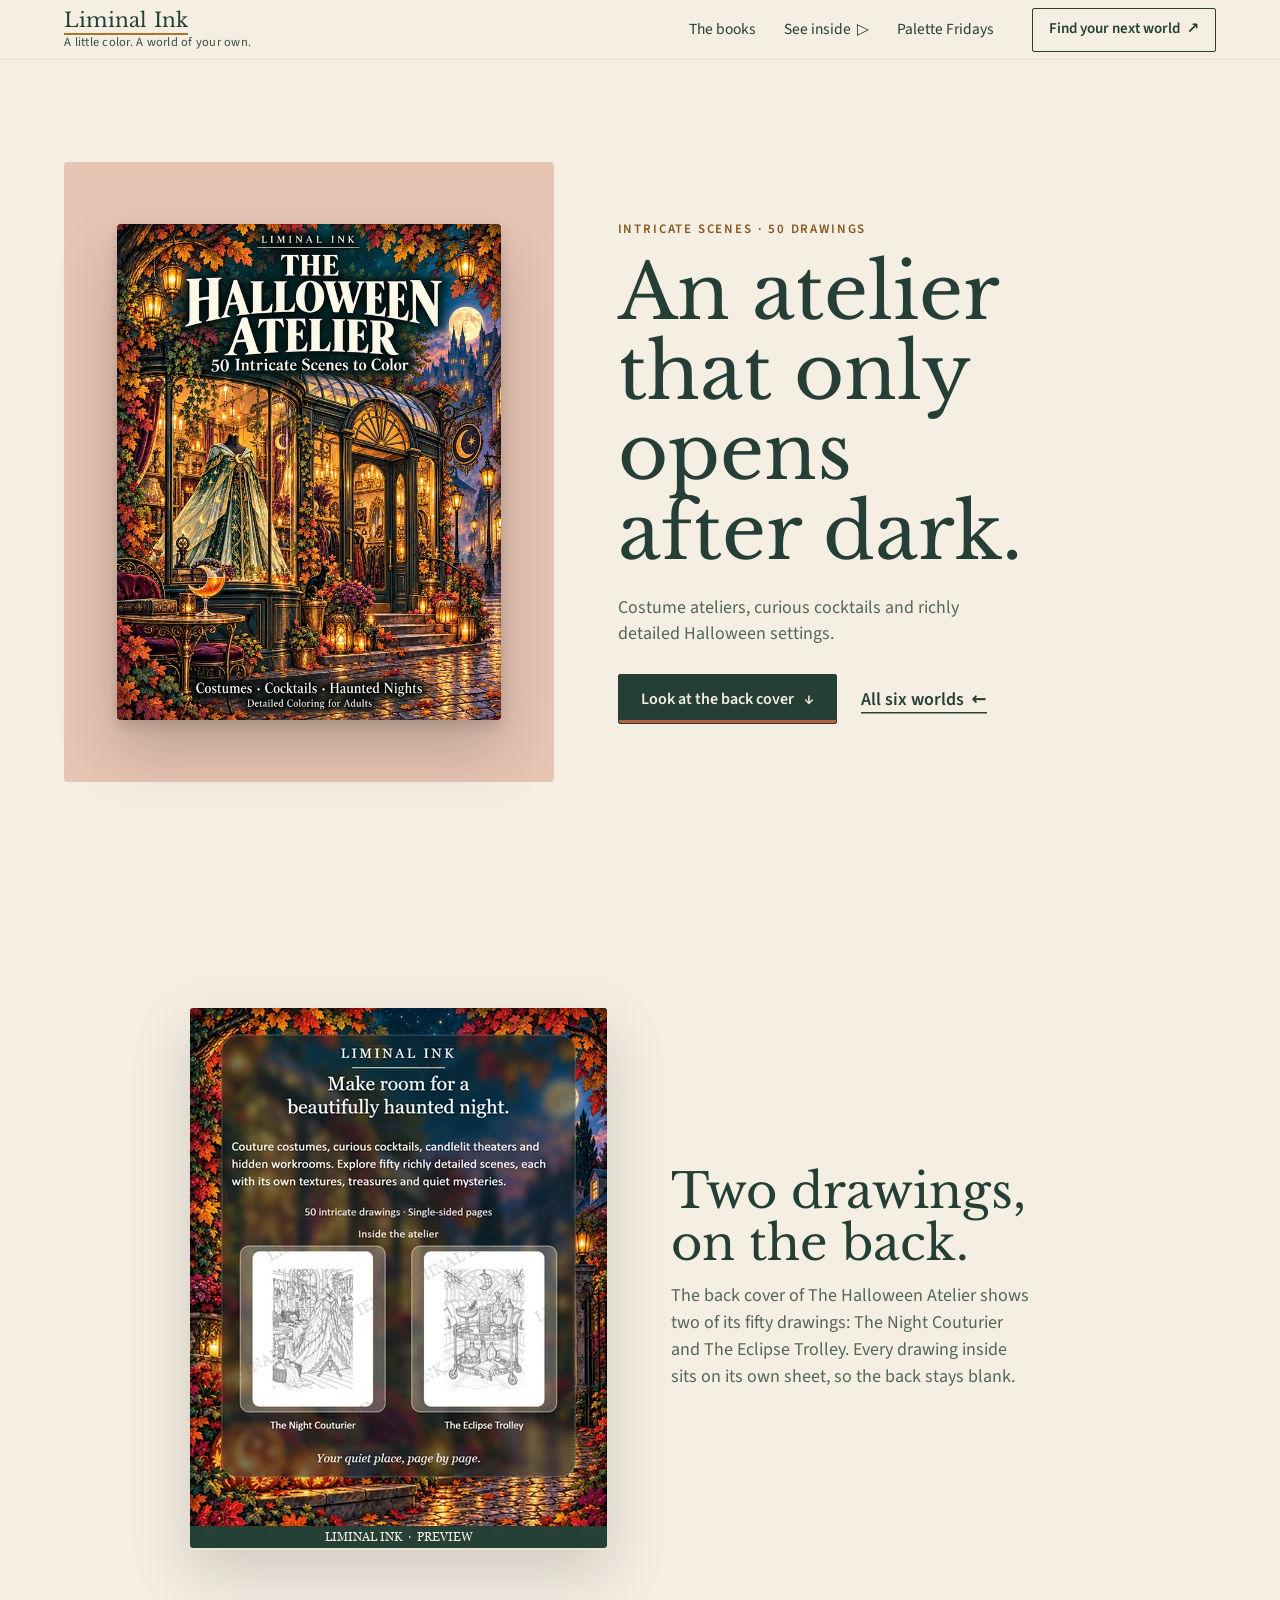
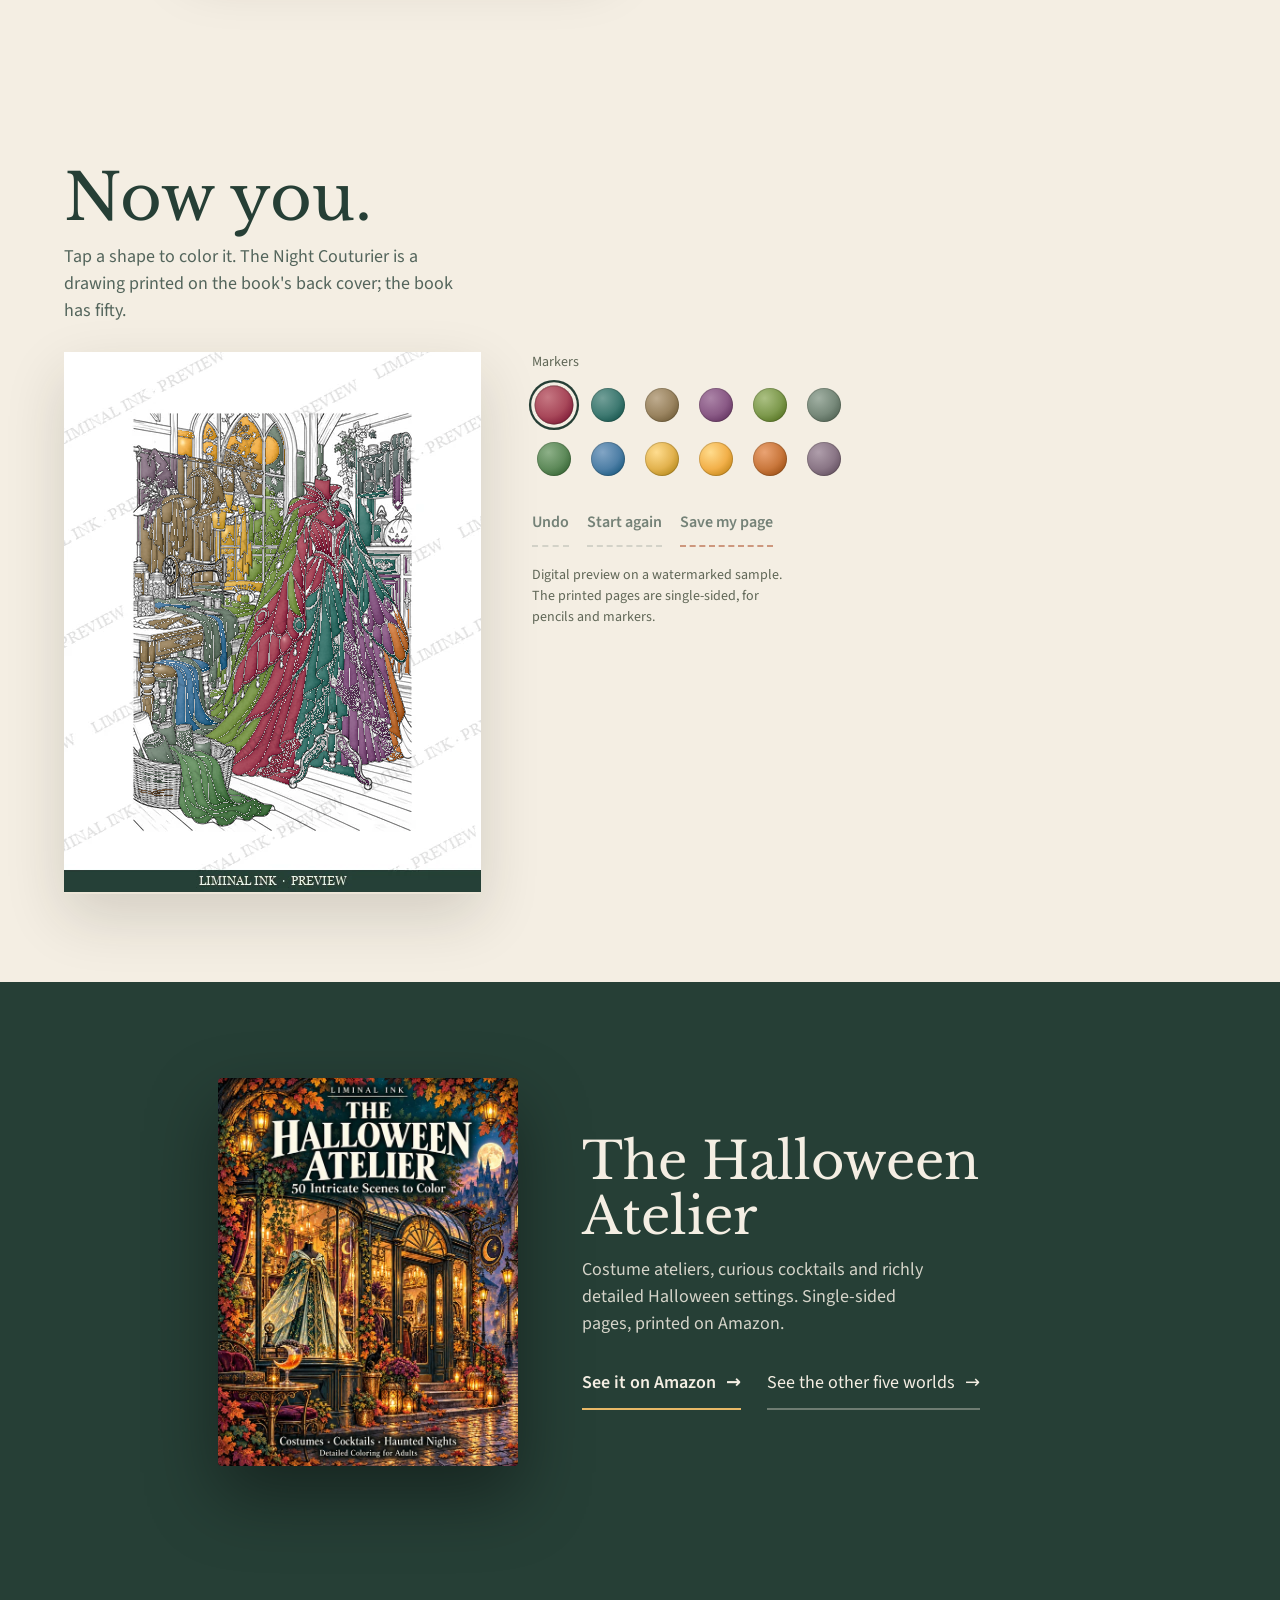
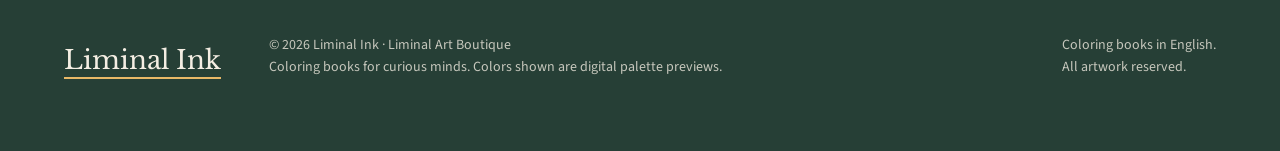
==== commit fc4a1e46: "Publish Liminal Ink motion site (Motion 2026): collection, book worlds, page-turn, color before you " ====
--- a/halloween/index.html
+++ b/halloween/index.html
@@ -1,4 +1,4 @@
-<!DOCTYPE html><html lang="en" data-world="liminal" data-plate="paper"><head><meta http-equiv="Content-Security-Policy" content="default-src 'self'; script-src 'self' 'sha256-0TLpeA8ycGn/SpeJORrvOEretN3fGrOyq8Wd6hAouoI=' 'sha256-YqTLR1lfehmkJPgEYJTdwLNemocXlHCnqPmhZUBnOm4=' 'sha256-ZPKOm0b8r0o4t9Vgq7p/GsRXXXKhFuejQhgu9c0NpgQ=' 'sha256-g+sd5nZrlUNdKwXebNC75Mh+u6dxzaI006Zu3uEdYN0='; style-src 'self' 'unsafe-inline'; img-src 'self' data: blob:; media-src 'self' blob:; font-src 'self'; connect-src 'self' https://assets.mailerlite.com; worker-src 'self' blob:; manifest-src 'self'; object-src 'none'; base-uri 'self'; form-action 'self' https://assets.mailerlite.com"><meta name="referrer" content="strict-origin-when-cross-origin"><meta charset="utf-8"><meta name="viewport" content="width=device-width, initial-scale=1, viewport-fit=cover"><title>The Halloween Atelier — Liminal Ink</title><meta name="description" content="Look at the back cover of The Halloween Atelier, then color one of its drawings before you buy. Coloring books by Liminal Ink."><link rel="canonical" href="https://liminalartboutique.com/halloween/"><meta name="theme-color" content="#263f36"><meta property="og:type" content="website"><meta property="og:site_name" content="Liminal Ink"><meta property="og:title" content="The Halloween Atelier — Liminal Ink"><meta property="og:description" content="Look at the back cover of The Halloween Atelier, then color one of its drawings before you buy. Coloring books by Liminal Ink."><meta property="og:url" content="https://liminalartboutique.com/halloween/"><meta property="og:image" content="https://liminalartboutique.com/media/covers/halloween.webp"><meta property="og:image:alt" content="The Halloween Atelier: 50 Intricate Scenes to Color, front cover, by Liminal Ink."><meta property="og:locale" content="en_US"><meta name="twitter:card" content="summary"><meta name="twitter:title" content="The Halloween Atelier — Liminal Ink"><meta name="twitter:description" content="Look at the back cover of The Halloween Atelier, then color one of its drawings before you buy. Coloring books by Liminal Ink."><meta name="twitter:image" content="https://liminalartboutique.com/media/covers/halloween.webp"><link rel="icon" href="/icon-32.png" sizes="32x32" type="image/png"><link rel="icon" href="/favicon.svg" type="image/svg+xml"><link rel="apple-touch-icon" href="/icon-apple-180.png"><link rel="preload" href="/fonts/baskerville-400.woff2" as="font" type="font/woff2" crossorigin><script>
+<!DOCTYPE html><html lang="en" data-world="liminal" data-plate="paper"><head><meta http-equiv="Content-Security-Policy" content="default-src 'self'; script-src 'self' 'sha256-0TLpeA8ycGn/SpeJORrvOEretN3fGrOyq8Wd6hAouoI=' 'sha256-YqTLR1lfehmkJPgEYJTdwLNemocXlHCnqPmhZUBnOm4=' 'sha256-ZPKOm0b8r0o4t9Vgq7p/GsRXXXKhFuejQhgu9c0NpgQ=' 'sha256-g+sd5nZrlUNdKwXebNC75Mh+u6dxzaI006Zu3uEdYN0='; style-src 'self' 'unsafe-inline'; img-src 'self' data: blob:; media-src 'self' blob:; font-src 'self'; connect-src 'self' https://assets.mailerlite.com; worker-src 'self' blob:; manifest-src 'self'; object-src 'none'; base-uri 'self'; form-action 'self' https://assets.mailerlite.com"><meta name="referrer" content="strict-origin-when-cross-origin"><meta name="referrer" content="strict-origin-when-cross-origin"><meta charset="utf-8"><meta name="viewport" content="width=device-width, initial-scale=1, viewport-fit=cover"><title>The Halloween Atelier — Liminal Ink</title><meta name="description" content="Look at the back cover of The Halloween Atelier, then color one of its drawings before you buy. Coloring books by Liminal Ink."><link rel="canonical" href="https://liminalartboutique.com/halloween/"><meta name="theme-color" content="#263f36"><meta property="og:type" content="website"><meta property="og:site_name" content="Liminal Ink"><meta property="og:title" content="The Halloween Atelier — Liminal Ink"><meta property="og:description" content="Look at the back cover of The Halloween Atelier, then color one of its drawings before you buy. Coloring books by Liminal Ink."><meta property="og:url" content="https://liminalartboutique.com/halloween/"><meta property="og:image" content="https://liminalartboutique.com/media/covers/halloween.webp"><meta property="og:image:alt" content="The Halloween Atelier: 50 Intricate Scenes to Color, front cover, by Liminal Ink."><meta property="og:locale" content="en_US"><meta name="twitter:card" content="summary"><meta name="twitter:title" content="The Halloween Atelier — Liminal Ink"><meta name="twitter:description" content="Look at the back cover of The Halloween Atelier, then color one of its drawings before you buy. Coloring books by Liminal Ink."><meta name="twitter:image" content="https://liminalartboutique.com/media/covers/halloween.webp"><link rel="icon" href="/icon-32.png" sizes="32x32" type="image/png"><link rel="icon" href="/favicon.svg" type="image/svg+xml"><link rel="apple-touch-icon" href="/icon-apple-180.png"><link rel="preload" href="/fonts/baskerville-400.woff2" as="font" type="font/woff2" crossorigin><script>
       (function () { var d = document.documentElement, q = location.search; d.classList.add('js');
         if (/[?&]freeze(=|&|$)/.test(q)) d.classList.add('freeze'); if (/[?&]floor(=|&|$)/.test(q)) d.classList.add('floor'); })();
-    </script><script type="application/ld+json">{"@context":"https://schema.org","@type":"Book","name":"The Halloween Atelier: 50 Intricate Scenes to Color","author":{"@type":"Organization","name":"Liminal Ink"},"inLanguage":"en","bookFormat":"https://schema.org/Paperback","url":"https://www.amazon.com/dp/B0HMSD95YQ","description":"Costume ateliers, curious cocktails and richly detailed Halloween settings."}</script><link rel="stylesheet" href="/assets/Base.B4y2qLjW.css"><link rel="stylesheet" href="/assets/Colour.B2TpZIax.css"><link rel="stylesheet" href="/assets/World.DPasyiOX.css"></head><body><a class="skip" href="#main">Skip to content</a><header class="top" data-top><a class="mark" href="/" aria-label="Liminal Ink, home"><strong>Liminal Ink</strong><small>A little color. A world of your own.</small></a><button class="menu-btn" type="button" popovertarget="site-menu"><span>Menu</span><i aria-hidden="true"></i></button><div class="menu" id="site-menu" popover><nav aria-label="Main"><a href="/#books">The books</a><a href="/#watch">See inside <span aria-hidden="true">▷</span></a><a href="/friday.html">Palette Fridays</a></nav><a class="shop-link" href="/#books">Find your next world <span aria-hidden="true">↗</span></a></div></header><script type="module">var e=document.getElementById(`site-menu`);e?.addEventListener(`click`,t=>{t.target.closest(`a`)&&e.matches(`:popover-open`)&&e.hidePopover()});</script><main id="main" tabindex="-1"><section class="world-hero" aria-labelledby="hero-title" style="--tile:#e7c4b4" data-astro-cid-qyh74o5g><div class="world-cover" data-astro-cid-qyh74o5g><img src="/media/covers/halloween.webp" width="640" height="827" alt="The Halloween Atelier cover" fetchpriority="high" decoding="async" style="view-transition-name: cover-halloween" data-astro-cid-qyh74o5g></div><div class="world-copy" data-astro-cid-qyh74o5g><p class="eyebrow" data-astro-cid-qyh74o5g>Intricate scenes · 50 drawings</p><h1 id="hero-title" data-astro-cid-qyh74o5g><span class="ln" data-astro-cid-qyh74o5g><span data-astro-cid-qyh74o5g>An atelier that only</span></span><span class="ln" data-astro-cid-qyh74o5g><span data-astro-cid-qyh74o5g>opens after dark.</span></span></h1><p class="intro" data-astro-cid-qyh74o5g>Costume ateliers, curious cocktails and richly detailed Halloween settings.</p><div class="world-actions" data-astro-cid-qyh74o5g><a class="button solid" href="#back" data-astro-cid-qyh74o5g>Look at the back cover <span aria-hidden="true" data-astro-cid-qyh74o5g>↓</span></a><a class="textlink" href="/#books" data-astro-cid-qyh74o5g>All six worlds <span aria-hidden="true" data-astro-cid-qyh74o5g>←</span></a></div></div></section><section class="back" id="back" aria-labelledby="back-title" data-astro-cid-qyh74o5g><figure class="back-sheet" data-astro-cid-qyh74o5g><img src="/media/halloween/back-cover.webp" width="417" height="540" loading="lazy" decoding="async" alt="The back cover of The Halloween Atelier, with two of its drawings, The Night Couturier and The Eclipse Trolley, and a Liminal Ink preview watermark." data-astro-cid-qyh74o5g></figure><div class="back-copy" data-astro-cid-qyh74o5g><h2 id="back-title" data-astro-cid-qyh74o5g>Two drawings, on the back.</h2><p data-astro-cid-qyh74o5g>The back cover of The Halloween Atelier shows two of its fifty drawings: The Night Couturier and The Eclipse Trolley. Every drawing inside sits on its own sheet, so the back stays blank.</p></div></section><section class="colour" id="colour" data-scene="colour" aria-labelledby="colour-title" data-slug="halloween" data-page="007" data-save1="My Night" data-save2="Couturier." data-book="The Halloween Atelier" data-astro-cid-2ys2oopt><div class="copy" data-astro-cid-2ys2oopt><h2 id="colour-title" data-astro-cid-2ys2oopt>Now you.</h2><p data-astro-cid-2ys2oopt>Tap a shape to color it. The Night Couturier is a drawing printed on the book&#39;s back cover; the book has fifty.</p></div><div class="bench" data-astro-cid-2ys2oopt><div class="sheet" style="--ar:417 / 540" data-astro-cid-2ys2oopt><canvas width="417" height="540" aria-label="The Night Couturier. Use the arrow keys to move between shapes and Enter to color one." tabindex="0" role="img" data-astro-cid-2ys2oopt></canvas><img class="still" src="/media/halloween/art-007.webp" width="417" height="540" alt="The Night Couturier, line art with a Liminal Ink preview watermark." data-astro-cid-2ys2oopt><span class="focus-ring" aria-hidden="true" data-astro-cid-2ys2oopt></span></div><div class="tools" data-astro-cid-2ys2oopt><fieldset class="swatches" data-astro-cid-2ys2oopt><legend data-astro-cid-2ys2oopt>Markers</legend><label class="sw" data-key="m0" style="--l:#C67782;--m:#A8485A;--d:#680023" data-astro-cid-2ys2oopt><input type="radio" name="swatch" value="m0" checked data-astro-cid-2ys2oopt><span class="dot" aria-hidden="true" data-astro-cid-2ys2oopt></span><span class="sr" data-astro-cid-2ys2oopt>berry</span></label><label class="sw" data-key="m1" style="--l:#729F98;--m:#3F7A72;--d:#004039" data-astro-cid-2ys2oopt><input type="radio" name="swatch" value="m1" data-astro-cid-2ys2oopt><span class="dot" aria-hidden="true" data-astro-cid-2ys2oopt></span><span class="sr" data-astro-cid-2ys2oopt>teal</span></label><label class="sw" data-key="m2" style="--l:#BFAC8F;--m:#9A8460;--d:#5C4925" data-astro-cid-2ys2oopt><input type="radio" name="swatch" value="m2" data-astro-cid-2ys2oopt><span class="dot" aria-hidden="true" data-astro-cid-2ys2oopt></span><span class="sr" data-astro-cid-2ys2oopt>walnut</span></label><label class="sw" data-key="m3" style="--l:#AB84A7;--m:#8A5A86;--d:#4F1F4D" data-astro-cid-2ys2oopt><input type="radio" name="swatch" value="m3" data-astro-cid-2ys2oopt><span class="dot" aria-hidden="true" data-astro-cid-2ys2oopt></span><span class="sr" data-astro-cid-2ys2oopt>plum</span></label><label class="sw" data-key="m4" style="--l:#ABC083;--m:#7E9A4E;--d:#3F5D0A" data-astro-cid-2ys2oopt><input type="radio" name="swatch" value="m4" data-astro-cid-2ys2oopt><span class="dot" aria-hidden="true" data-astro-cid-2ys2oopt></span><span class="sr" data-astro-cid-2ys2oopt>olive</span></label><label class="sw" data-key="m5" style="--l:#A1B0A3;--m:#77897A;--d:#3C4E3F" data-astro-cid-2ys2oopt><input type="radio" name="swatch" value="m5" data-astro-cid-2ys2oopt><span class="dot" aria-hidden="true" data-astro-cid-2ys2oopt></span><span class="sr" data-astro-cid-2ys2oopt>smoke</span></label><label class="sw" data-key="m6" style="--l:#8DB088;--m:#5E8A5A;--d:#1F4F1F" data-astro-cid-2ys2oopt><input type="radio" name="swatch" value="m6" data-astro-cid-2ys2oopt><span class="dot" aria-hidden="true" data-astro-cid-2ys2oopt></span><span class="sr" data-astro-cid-2ys2oopt>moss</span></label><label class="sw" data-key="m7" style="--l:#82A5C5;--m:#4E7FA6;--d:#00456B" data-astro-cid-2ys2oopt><input type="radio" name="swatch" value="m7" data-astro-cid-2ys2oopt><span class="dot" aria-hidden="true" data-astro-cid-2ys2oopt></span><span class="sr" data-astro-cid-2ys2oopt>slate blue</span></label><label class="sw" data-key="m8" style="--l:#FFDD8F;--m:#E2B24E;--d:#9C7300" data-astro-cid-2ys2oopt><input type="radio" name="swatch" value="m8" data-astro-cid-2ys2oopt><span class="dot" aria-hidden="true" data-astro-cid-2ys2oopt></span><span class="sr" data-astro-cid-2ys2oopt>gold</span></label><label class="sw" data-key="m9" style="--l:#FFDC8D;--m:#F2B04A;--d:#AB7100" data-astro-cid-2ys2oopt><input type="radio" name="swatch" value="m9" data-astro-cid-2ys2oopt><span class="dot" aria-hidden="true" data-astro-cid-2ys2oopt></span><span class="sr" data-astro-cid-2ys2oopt>honey</span></label><label class="sw" data-key="m10" style="--l:#EAA373;--m:#C9773C;--d:#853A00" data-astro-cid-2ys2oopt><input type="radio" name="swatch" value="m10" data-astro-cid-2ys2oopt><span class="dot" aria-hidden="true" data-astro-cid-2ys2oopt></span><span class="sr" data-astro-cid-2ys2oopt>caramel</span></label><label class="sw" data-key="m11" style="--l:#AF9EAB;--m:#8A7686;--d:#4F3C4C" data-astro-cid-2ys2oopt><input type="radio" name="swatch" value="m11" data-astro-cid-2ys2oopt><span class="dot" aria-hidden="true" data-astro-cid-2ys2oopt></span><span class="sr" data-astro-cid-2ys2oopt>slate</span></label></fieldset><div class="row" data-astro-cid-2ys2oopt><button type="button" data-act="undo" disabled data-astro-cid-2ys2oopt>Undo</button><button type="button" data-act="reset" disabled data-astro-cid-2ys2oopt>Start again</button><button type="button" data-act="save" disabled data-astro-cid-2ys2oopt>Save my page</button></div><p class="note" data-astro-cid-2ys2oopt>Digital preview on a watermarked sample. The printed pages are single-sided, for pencils and markers.</p><p class="live" aria-live="polite" data-astro-cid-2ys2oopt></p></div></div></section><script type="module" src="/assets/Colour.astro_astro_type_script_index_0_lang.CIEZgHPx.js"></script><section class="book" id="book" data-ground="dark" aria-labelledby="book-title" data-astro-cid-qyh74o5g><img src="/media/covers/halloween.webp" width="640" height="827" alt="The Halloween Atelier: 50 Intricate Scenes to Color, by Liminal Ink." loading="lazy" data-astro-cid-qyh74o5g><div data-astro-cid-qyh74o5g><h2 id="book-title" data-astro-cid-qyh74o5g>The Halloween Atelier</h2><p data-astro-cid-qyh74o5g>Costume ateliers, curious cocktails and richly detailed Halloween settings. Single-sided pages, printed on Amazon.</p><a class="action" href="https://www.amazon.com/dp/B0HMSD95YQ" rel="noopener" data-astro-cid-qyh74o5g>See it on Amazon <span aria-hidden="true" data-astro-cid-qyh74o5g>→</span></a><a class="action quiet" href="/#books" data-astro-cid-qyh74o5g>See the other five worlds <span aria-hidden="true" data-astro-cid-qyh74o5g>→</span></a></div></section></main><footer class="foot" data-ground="dark"><div class="foot-in"><span class="foot-brand">Liminal Ink</span><span>© 2026 Liminal Ink · Liminal Art Boutique<br>AI-generated line art, edited and curated by Liminal Ink.</span><span>Coloring books in English.<br>All artwork reserved.</span></div></footer><aside class="nl" data-nl data-live="0" hidden role="dialog" aria-modal="false" aria-labelledby="nl-title"><button class="nl-close" type="button" data-nl-close aria-label="Not now">Not now <span aria-hidden="true">×</span></button><p class="nl-eyebrow">Palette Fridays</p><h2 id="nl-title" class="nl-title">A palette in your inbox, every Friday.</h2><p class="nl-text">One small color idea for the page you're on. Nothing to buy, no spam.</p><form class="nl-form" action="https://assets.mailerlite.com/jsonp/2191485/forms/201616963491857639/subscribe" method="post" target="_blank" rel="noopener" data-nl-form><input type="hidden" name="fields[signup_source]" value="popup" data-nl-source><input type="hidden" name="ml-submit" value="1"><input type="hidden" name="anticsrf" value="true"><label class="nl-field"><span class="sr-only">Email address</span><input type="email" name="fields[email]" autocomplete="email" placeholder="Your email address" required></label><label class="nl-consent"><input type="checkbox" name="consent" value="yes" required><span>Send me Palette Fridays from Liminal Ink by email. I can unsubscribe at any time.</span></label><button class="nl-send" type="submit">Send me the palettes <span aria-hidden="true">→</span></button><p class="nl-status" role="status"></p><p class="nl-small"><a href="/privacy.html">How your email is used</a></p></form></aside><script type="module">var e=`liminal-palettes`,t=document.querySelector(`[data-nl]`),n=()=>{try{return JSON.parse(localStorage.getItem(e)||`{}`)}catch{return{}}},r=t=>{try{localStorage.setItem(e,JSON.stringify({...n(),...t}))}catch{}},i=location.pathname,a=n(),o=a.subscribed||a.dismissed&&Date.now()-a.dismissed<12096e5,s=new URLSearchParams(location.search).has(`nl`);if(t&&(t.dataset.live===`1`||s)&&!/(friday|privacy)\.html$/.test(i)&&!o){t.querySelector(`[data-nl-source]`).value=`popup-${i.replace(/\.html$/,``).replace(/\//g,``)||`home`}`;let e=performance.now(),n=!1,a=!1,o=0,s=e=>{n||(n=!0,t.hidden=!1,t.classList.add(`in`),t.dataset.why=e)};document.addEventListener(`pointerdown`,e=>{e.target.closest?.(`[data-scene="colour"] canvas`)&&(o++,o>=3&&setTimeout(()=>s(`colored`),1500))}),document.addEventListener(`click`,e=>{e.target.closest?.(`[data-act="save"]`)&&setTimeout(()=>s(`saved`),1200)}),addEventListener(`scroll`,()=>{(scrollY+innerHeight)/document.documentElement.scrollHeight>.55&&(a=!0),a&&performance.now()-e>25e3&&s(`read`)},{passive:!0}),matchMedia(`(pointer: fine)`).matches&&document.documentElement.addEventListener(`mouseleave`,t=>{t.clientY<=0&&performance.now()-e>12e3&&s(`leave`)});let c=()=>{t.hidden=!0,r({dismissed:Date.now()})};t.querySelector(`[data-nl-close]`).addEventListener(`click`,c),addEventListener(`keydown`,e=>{e.key===`Escape`&&!t.hidden&&c()});let l=t.querySelector(`[data-nl-form]`),u=l.querySelector(`.nl-status`),d=!1;l.addEventListener(`submit`,async e=>{if(!d){e.preventDefault(),u.textContent=`Sending…`;try{let e=await fetch(l.action,{method:`POST`,body:new URLSearchParams(new FormData(l))}),t=await e.json().catch(()=>({}));if(!e.ok||t.success===!1)throw Error(`not accepted`);u.textContent=`Almost there: check your inbox and confirm. You are not subscribed until you do.`,l.querySelector(`.nl-send`).disabled=!0,r({subscribed:Date.now()})}catch{d=!0,u.textContent=`Opening the confirmation in a new tab…`,l.requestSubmit(),d=!1}}})}</script><script type="module">var e=document.documentElement,t=document.querySelector(`[data-top]`),n=new Set,r;function i(){let t=[...n].sort((e,t)=>e.compareDocumentPosition(t)&Node.DOCUMENT_POSITION_FOLLOWING?-1:1),r=t[t.length-1];r?(e.dataset.plate=`dark`,e.style.setProperty(`--ground`,r.dataset.groundColor||getComputedStyle(r).backgroundColor)):e.dataset.plate=`paper`}function a(){r?.disconnect(),n.clear();let e=Math.round(t?.getBoundingClientRect().height||60);r=new IntersectionObserver(e=>{for(let t of e)t.isIntersecting?n.add(t.target):n.delete(t.target);i()},{rootMargin:`-${e}px 0px -${Math.max(0,innerHeight-e-2)}px 0px`,threshold:0}),document.querySelectorAll(`body [data-ground="dark"]`).forEach(e=>r.observe(e))}var o;a(),addEventListener(`resize`,()=>{clearTimeout(o),o=window.setTimeout(a,150)},{passive:!0}),addEventListener(`ground:refresh`,i);</script></body></html>+    </script><script type="application/ld+json">{"@context":"https://schema.org","@type":"Book","name":"The Halloween Atelier: 50 Intricate Scenes to Color","author":{"@type":"Organization","name":"Liminal Ink"},"inLanguage":"en","bookFormat":"https://schema.org/Paperback","url":"https://www.amazon.com/dp/B0HMSD95YQ","description":"Costume ateliers, curious cocktails and richly detailed Halloween settings."}</script><link rel="stylesheet" href="/assets/Base.B4y2qLjW.css"><link rel="stylesheet" href="/assets/Colour.B2TpZIax.css"><link rel="stylesheet" href="/assets/World.DPasyiOX.css"></head><body><a class="skip" href="#main">Skip to content</a><header class="top" data-top><a class="mark" href="/" aria-label="Liminal Ink, home"><strong>Liminal Ink</strong><small>A little color. A world of your own.</small></a><button class="menu-btn" type="button" popovertarget="site-menu"><span>Menu</span><i aria-hidden="true"></i></button><div class="menu" id="site-menu" popover><nav aria-label="Main"><a href="/#books">The books</a><a href="/#watch">See inside <span aria-hidden="true">▷</span></a><a href="/friday.html">Palette Fridays</a></nav><a class="shop-link" href="/#books">Find your next world <span aria-hidden="true">↗</span></a></div></header><script type="module">var e=document.getElementById(`site-menu`);e?.addEventListener(`click`,t=>{t.target.closest(`a`)&&e.matches(`:popover-open`)&&e.hidePopover()});</script><main id="main" tabindex="-1"><section class="world-hero" aria-labelledby="hero-title" style="--tile:#e7c4b4" data-astro-cid-qyh74o5g><div class="world-cover" data-astro-cid-qyh74o5g><img src="/media/covers/halloween.webp" width="640" height="827" alt="The Halloween Atelier cover" fetchpriority="high" decoding="async" style="view-transition-name: cover-halloween" data-astro-cid-qyh74o5g></div><div class="world-copy" data-astro-cid-qyh74o5g><p class="eyebrow" data-astro-cid-qyh74o5g>Intricate scenes · 50 drawings</p><h1 id="hero-title" data-astro-cid-qyh74o5g><span class="ln" data-astro-cid-qyh74o5g><span data-astro-cid-qyh74o5g>An atelier that only</span></span><span class="ln" data-astro-cid-qyh74o5g><span data-astro-cid-qyh74o5g>opens after dark.</span></span></h1><p class="intro" data-astro-cid-qyh74o5g>Costume ateliers, curious cocktails and richly detailed Halloween settings.</p><div class="world-actions" data-astro-cid-qyh74o5g><a class="button solid" href="#back" data-astro-cid-qyh74o5g>Look at the back cover <span aria-hidden="true" data-astro-cid-qyh74o5g>↓</span></a><a class="textlink" href="/#books" data-astro-cid-qyh74o5g>All six worlds <span aria-hidden="true" data-astro-cid-qyh74o5g>←</span></a></div></div></section><section class="back" id="back" aria-labelledby="back-title" data-astro-cid-qyh74o5g><figure class="back-sheet" data-astro-cid-qyh74o5g><img src="/media/halloween/back-cover.webp" width="417" height="540" loading="lazy" decoding="async" alt="The back cover of The Halloween Atelier, with two of its drawings, The Night Couturier and The Eclipse Trolley, and a Liminal Ink preview watermark." data-astro-cid-qyh74o5g></figure><div class="back-copy" data-astro-cid-qyh74o5g><h2 id="back-title" data-astro-cid-qyh74o5g>Two drawings, on the back.</h2><p data-astro-cid-qyh74o5g>The back cover of The Halloween Atelier shows two of its fifty drawings: The Night Couturier and The Eclipse Trolley. Every drawing inside sits on its own sheet, so the back stays blank.</p></div></section><section class="colour" id="colour" data-scene="colour" aria-labelledby="colour-title" data-slug="halloween" data-page="007" data-save1="My Night" data-save2="Couturier." data-book="The Halloween Atelier" data-astro-cid-2ys2oopt><div class="copy" data-astro-cid-2ys2oopt><h2 id="colour-title" data-astro-cid-2ys2oopt>Now you.</h2><p data-astro-cid-2ys2oopt>Tap a shape to color it. The Night Couturier is a drawing printed on the book&#39;s back cover; the book has fifty.</p></div><div class="bench" data-astro-cid-2ys2oopt><div class="sheet" style="--ar:417 / 540" data-astro-cid-2ys2oopt><canvas width="417" height="540" aria-label="The Night Couturier. Use the arrow keys to move between shapes and Enter to color one." tabindex="0" role="img" data-astro-cid-2ys2oopt></canvas><img class="still" src="/media/halloween/art-007.webp" width="417" height="540" alt="The Night Couturier, line art with a Liminal Ink preview watermark." data-astro-cid-2ys2oopt><span class="focus-ring" aria-hidden="true" data-astro-cid-2ys2oopt></span></div><div class="tools" data-astro-cid-2ys2oopt><fieldset class="swatches" data-astro-cid-2ys2oopt><legend data-astro-cid-2ys2oopt>Markers</legend><label class="sw" data-key="m0" style="--l:#C67782;--m:#A8485A;--d:#680023" data-astro-cid-2ys2oopt><input type="radio" name="swatch" value="m0" checked data-astro-cid-2ys2oopt><span class="dot" aria-hidden="true" data-astro-cid-2ys2oopt></span><span class="sr" data-astro-cid-2ys2oopt>berry</span></label><label class="sw" data-key="m1" style="--l:#729F98;--m:#3F7A72;--d:#004039" data-astro-cid-2ys2oopt><input type="radio" name="swatch" value="m1" data-astro-cid-2ys2oopt><span class="dot" aria-hidden="true" data-astro-cid-2ys2oopt></span><span class="sr" data-astro-cid-2ys2oopt>teal</span></label><label class="sw" data-key="m2" style="--l:#BFAC8F;--m:#9A8460;--d:#5C4925" data-astro-cid-2ys2oopt><input type="radio" name="swatch" value="m2" data-astro-cid-2ys2oopt><span class="dot" aria-hidden="true" data-astro-cid-2ys2oopt></span><span class="sr" data-astro-cid-2ys2oopt>walnut</span></label><label class="sw" data-key="m3" style="--l:#AB84A7;--m:#8A5A86;--d:#4F1F4D" data-astro-cid-2ys2oopt><input type="radio" name="swatch" value="m3" data-astro-cid-2ys2oopt><span class="dot" aria-hidden="true" data-astro-cid-2ys2oopt></span><span class="sr" data-astro-cid-2ys2oopt>plum</span></label><label class="sw" data-key="m4" style="--l:#ABC083;--m:#7E9A4E;--d:#3F5D0A" data-astro-cid-2ys2oopt><input type="radio" name="swatch" value="m4" data-astro-cid-2ys2oopt><span class="dot" aria-hidden="true" data-astro-cid-2ys2oopt></span><span class="sr" data-astro-cid-2ys2oopt>olive</span></label><label class="sw" data-key="m5" style="--l:#A1B0A3;--m:#77897A;--d:#3C4E3F" data-astro-cid-2ys2oopt><input type="radio" name="swatch" value="m5" data-astro-cid-2ys2oopt><span class="dot" aria-hidden="true" data-astro-cid-2ys2oopt></span><span class="sr" data-astro-cid-2ys2oopt>smoke</span></label><label class="sw" data-key="m6" style="--l:#8DB088;--m:#5E8A5A;--d:#1F4F1F" data-astro-cid-2ys2oopt><input type="radio" name="swatch" value="m6" data-astro-cid-2ys2oopt><span class="dot" aria-hidden="true" data-astro-cid-2ys2oopt></span><span class="sr" data-astro-cid-2ys2oopt>moss</span></label><label class="sw" data-key="m7" style="--l:#82A5C5;--m:#4E7FA6;--d:#00456B" data-astro-cid-2ys2oopt><input type="radio" name="swatch" value="m7" data-astro-cid-2ys2oopt><span class="dot" aria-hidden="true" data-astro-cid-2ys2oopt></span><span class="sr" data-astro-cid-2ys2oopt>slate blue</span></label><label class="sw" data-key="m8" style="--l:#FFDD8F;--m:#E2B24E;--d:#9C7300" data-astro-cid-2ys2oopt><input type="radio" name="swatch" value="m8" data-astro-cid-2ys2oopt><span class="dot" aria-hidden="true" data-astro-cid-2ys2oopt></span><span class="sr" data-astro-cid-2ys2oopt>gold</span></label><label class="sw" data-key="m9" style="--l:#FFDC8D;--m:#F2B04A;--d:#AB7100" data-astro-cid-2ys2oopt><input type="radio" name="swatch" value="m9" data-astro-cid-2ys2oopt><span class="dot" aria-hidden="true" data-astro-cid-2ys2oopt></span><span class="sr" data-astro-cid-2ys2oopt>honey</span></label><label class="sw" data-key="m10" style="--l:#EAA373;--m:#C9773C;--d:#853A00" data-astro-cid-2ys2oopt><input type="radio" name="swatch" value="m10" data-astro-cid-2ys2oopt><span class="dot" aria-hidden="true" data-astro-cid-2ys2oopt></span><span class="sr" data-astro-cid-2ys2oopt>caramel</span></label><label class="sw" data-key="m11" style="--l:#AF9EAB;--m:#8A7686;--d:#4F3C4C" data-astro-cid-2ys2oopt><input type="radio" name="swatch" value="m11" data-astro-cid-2ys2oopt><span class="dot" aria-hidden="true" data-astro-cid-2ys2oopt></span><span class="sr" data-astro-cid-2ys2oopt>slate</span></label></fieldset><div class="row" data-astro-cid-2ys2oopt><button type="button" data-act="undo" disabled data-astro-cid-2ys2oopt>Undo</button><button type="button" data-act="reset" disabled data-astro-cid-2ys2oopt>Start again</button><button type="button" data-act="save" disabled data-astro-cid-2ys2oopt>Save my page</button></div><p class="note" data-astro-cid-2ys2oopt>Digital preview on a watermarked sample. The printed pages are single-sided, for pencils and markers.</p><p class="live" aria-live="polite" data-astro-cid-2ys2oopt></p></div></div></section><script type="module" src="/assets/Colour.astro_astro_type_script_index_0_lang.CIEZgHPx.js"></script><section class="book" id="book" data-ground="dark" aria-labelledby="book-title" data-astro-cid-qyh74o5g><img src="/media/covers/halloween.webp" width="640" height="827" alt="The Halloween Atelier: 50 Intricate Scenes to Color, by Liminal Ink." loading="lazy" data-astro-cid-qyh74o5g><div data-astro-cid-qyh74o5g><h2 id="book-title" data-astro-cid-qyh74o5g>The Halloween Atelier</h2><p data-astro-cid-qyh74o5g>Costume ateliers, curious cocktails and richly detailed Halloween settings. Single-sided pages, printed on Amazon.</p><a class="action" href="https://www.amazon.com/dp/B0HMSD95YQ" rel="noopener" data-astro-cid-qyh74o5g>See it on Amazon <span aria-hidden="true" data-astro-cid-qyh74o5g>→</span></a><a class="action quiet" href="/#books" data-astro-cid-qyh74o5g>See the other five worlds <span aria-hidden="true" data-astro-cid-qyh74o5g>→</span></a></div></section></main><footer class="foot" data-ground="dark"><div class="foot-in"><span class="foot-brand">Liminal Ink</span><span>© 2026 Liminal Ink · Liminal Art Boutique<br>Coloring books for curious minds. Colors shown are digital palette previews.</span><span>Coloring books in English.<br>All artwork reserved.</span></div></footer><aside class="nl" data-nl data-live="0" hidden role="dialog" aria-modal="false" aria-labelledby="nl-title"><button class="nl-close" type="button" data-nl-close aria-label="Not now">Not now <span aria-hidden="true">×</span></button><p class="nl-eyebrow">Palette Fridays</p><h2 id="nl-title" class="nl-title">A palette in your inbox, every Friday.</h2><p class="nl-text">One small color idea for the page you're on. Nothing to buy, no spam.</p><form class="nl-form" action="https://assets.mailerlite.com/jsonp/2191485/forms/201616963491857639/subscribe" method="post" target="_blank" rel="noopener" data-nl-form><input type="hidden" name="fields[signup_source]" value="popup" data-nl-source><input type="hidden" name="ml-submit" value="1"><input type="hidden" name="anticsrf" value="true"><label class="nl-field"><span class="sr-only">Email address</span><input type="email" name="fields[email]" autocomplete="email" placeholder="Your email address" required></label><label class="nl-consent"><input type="checkbox" name="consent" value="yes" required><span>Send me Palette Fridays from Liminal Ink by email. I can unsubscribe at any time.</span></label><button class="nl-send" type="submit">Send me the palettes <span aria-hidden="true">→</span></button><p class="nl-status" role="status"></p><p class="nl-small"><a href="/privacy.html">How your email is used</a></p></form></aside><script type="module">var e=`liminal-palettes`,t=document.querySelector(`[data-nl]`),n=()=>{try{return JSON.parse(localStorage.getItem(e)||`{}`)}catch{return{}}},r=t=>{try{localStorage.setItem(e,JSON.stringify({...n(),...t}))}catch{}},i=location.pathname,a=n(),o=a.subscribed||a.dismissed&&Date.now()-a.dismissed<12096e5,s=new URLSearchParams(location.search).has(`nl`);if(t&&(t.dataset.live===`1`||s)&&!/(friday|privacy)\.html$/.test(i)&&!o){t.querySelector(`[data-nl-source]`).value=`popup-${i.replace(/\.html$/,``).replace(/\//g,``)||`home`}`;let e=performance.now(),n=!1,a=!1,o=0,s=e=>{n||(n=!0,t.hidden=!1,t.classList.add(`in`),t.dataset.why=e)};document.addEventListener(`pointerdown`,e=>{e.target.closest?.(`[data-scene="colour"] canvas`)&&(o++,o>=3&&setTimeout(()=>s(`colored`),1500))}),document.addEventListener(`click`,e=>{e.target.closest?.(`[data-act="save"]`)&&setTimeout(()=>s(`saved`),1200)}),addEventListener(`scroll`,()=>{(scrollY+innerHeight)/document.documentElement.scrollHeight>.55&&(a=!0),a&&performance.now()-e>25e3&&s(`read`)},{passive:!0}),matchMedia(`(pointer: fine)`).matches&&document.documentElement.addEventListener(`mouseleave`,t=>{t.clientY<=0&&performance.now()-e>12e3&&s(`leave`)});let c=()=>{t.hidden=!0,r({dismissed:Date.now()})};t.querySelector(`[data-nl-close]`).addEventListener(`click`,c),addEventListener(`keydown`,e=>{e.key===`Escape`&&!t.hidden&&c()});let l=t.querySelector(`[data-nl-form]`),u=l.querySelector(`.nl-status`),d=!1;l.addEventListener(`submit`,async e=>{if(!d){e.preventDefault(),u.textContent=`Sending…`;try{let e=await fetch(l.action,{method:`POST`,body:new URLSearchParams(new FormData(l))}),t=await e.json().catch(()=>({}));if(!e.ok||t.success===!1)throw Error(`not accepted`);u.textContent=`Almost there: check your inbox and confirm. You are not subscribed until you do.`,l.querySelector(`.nl-send`).disabled=!0,r({subscribed:Date.now()})}catch{d=!0,u.textContent=`Opening the confirmation in a new tab…`,l.requestSubmit(),d=!1}}})}</script><script type="module">var e=document.documentElement,t=document.querySelector(`[data-top]`),n=new Set,r;function i(){let t=[...n].sort((e,t)=>e.compareDocumentPosition(t)&Node.DOCUMENT_POSITION_FOLLOWING?-1:1),r=t[t.length-1];r?(e.dataset.plate=`dark`,e.style.setProperty(`--ground`,r.dataset.groundColor||getComputedStyle(r).backgroundColor)):e.dataset.plate=`paper`}function a(){r?.disconnect(),n.clear();let e=Math.round(t?.getBoundingClientRect().height||60);r=new IntersectionObserver(e=>{for(let t of e)t.isIntersecting?n.add(t.target):n.delete(t.target);i()},{rootMargin:`-${e}px 0px -${Math.max(0,innerHeight-e-2)}px 0px`,threshold:0}),document.querySelectorAll(`body [data-ground="dark"]`).forEach(e=>r.observe(e))}var o;a(),addEventListener(`resize`,()=>{clearTimeout(o),o=window.setTimeout(a,150)},{passive:!0}),addEventListener(`ground:refresh`,i);</script></body></html>
